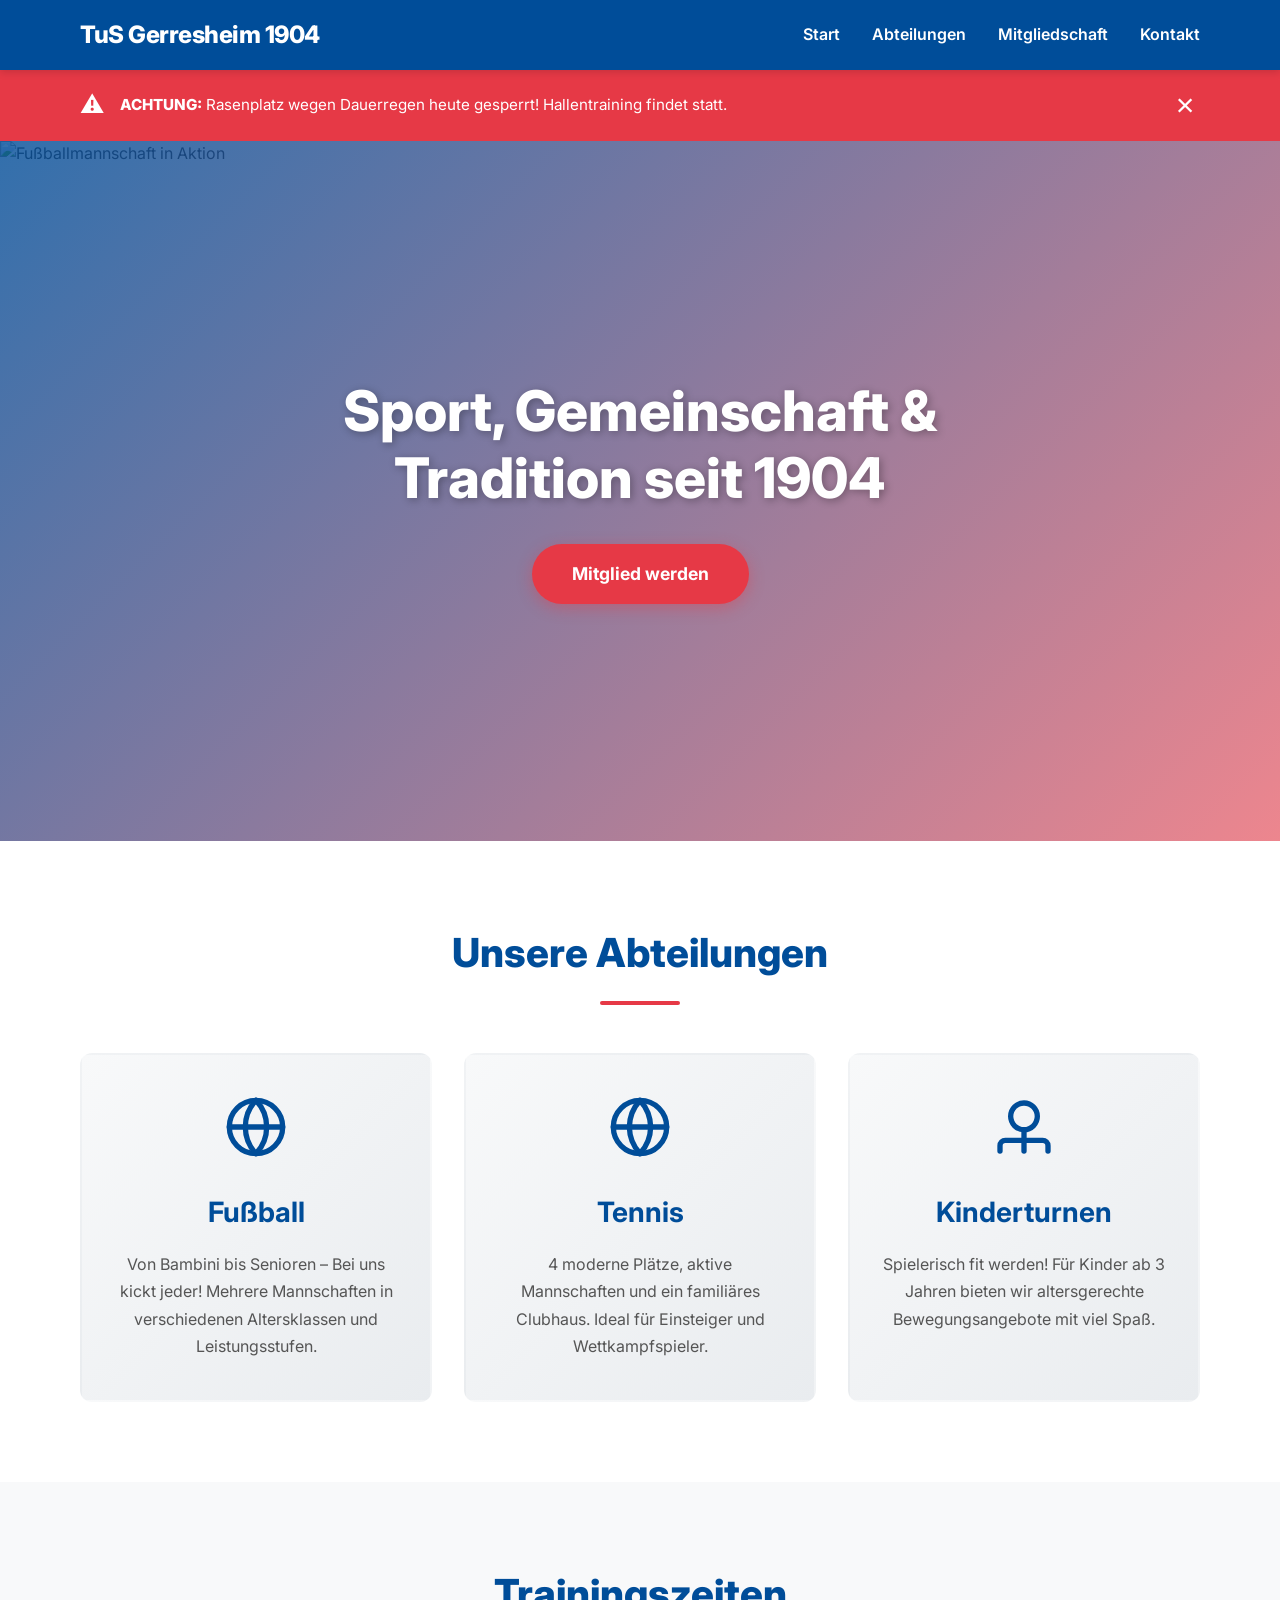
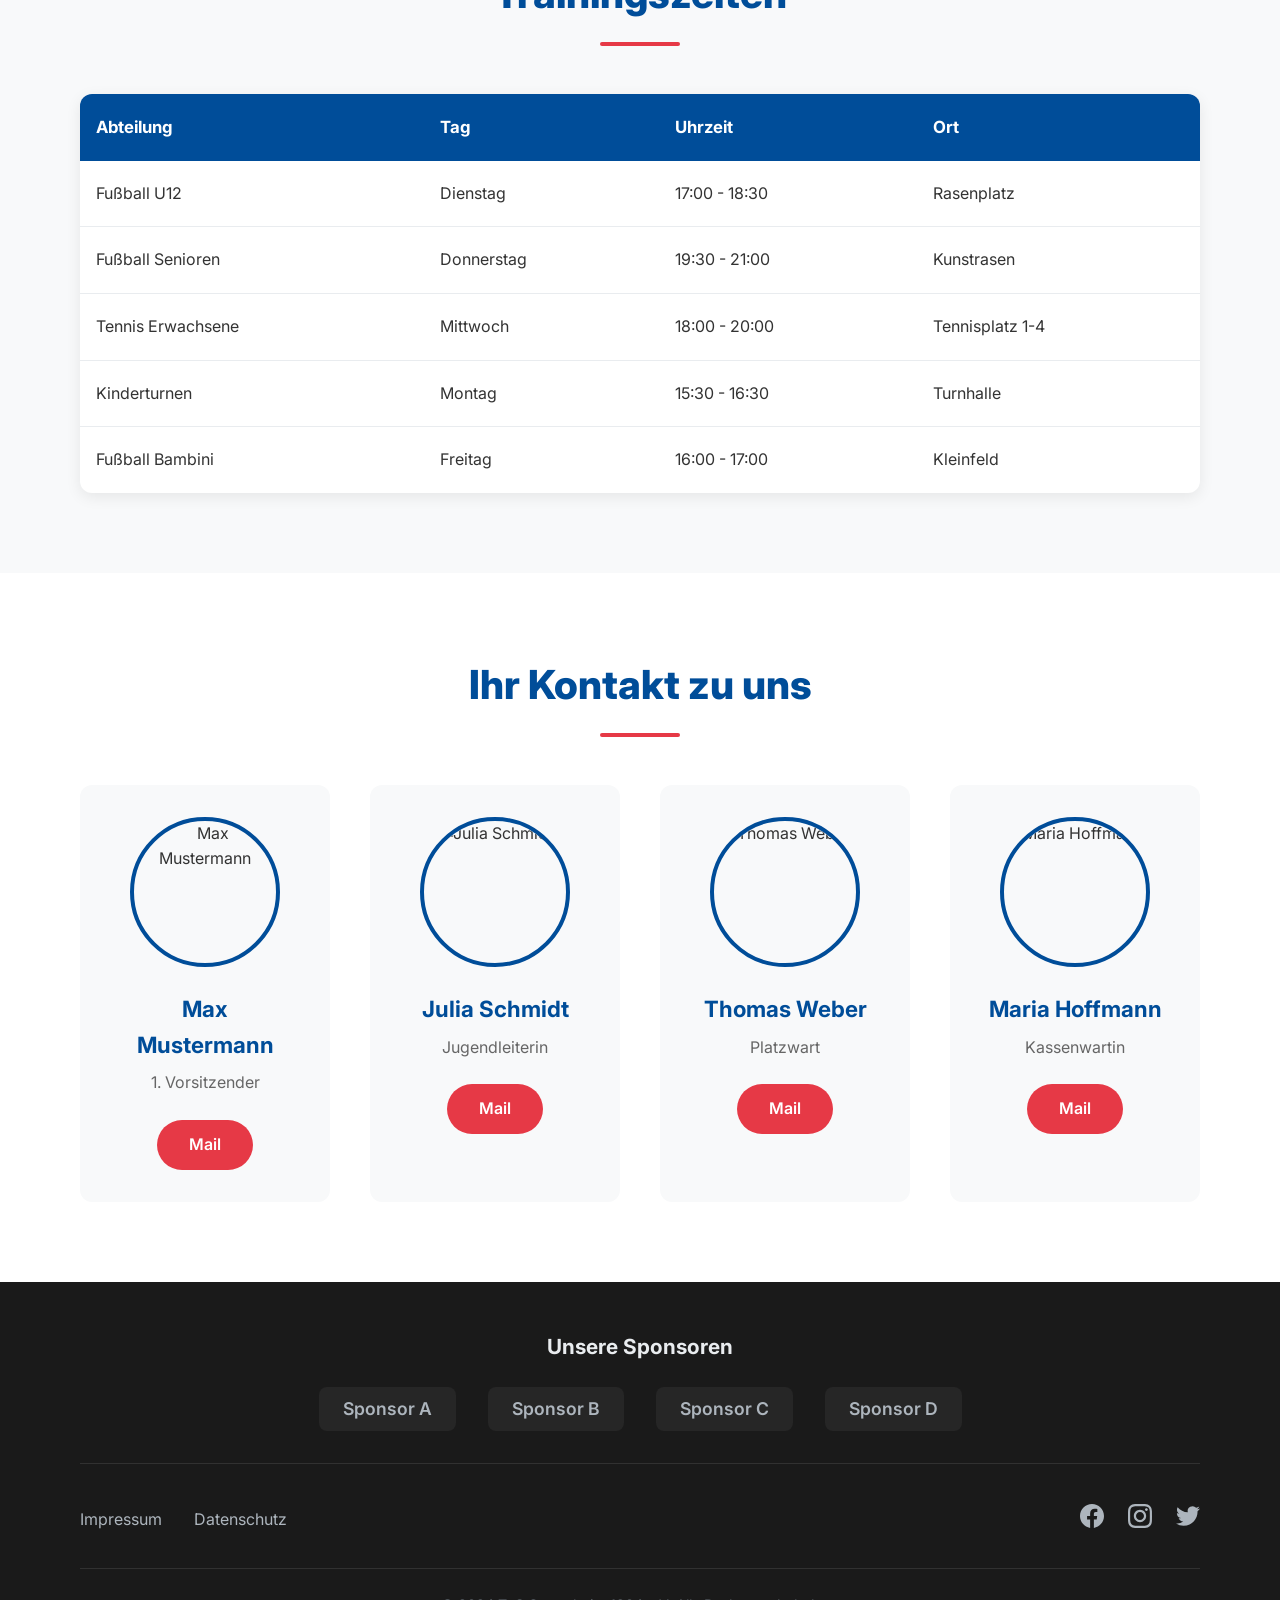
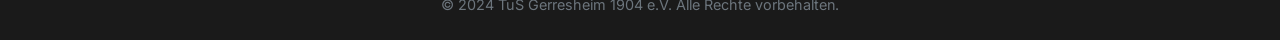
==== index.html @ 74a82be3 "Start" ====
<!DOCTYPE html>
<html lang="de">
<head>
    <meta charset="UTF-8">
    <meta name="viewport" content="width=device-width, initial-scale=1.0">
    <meta name="description" content="TuS Gerresheim 1904 e.V. - Sport, Gemeinschaft & Tradition seit 1904. Fußball, Tennis, Turnen und mehr.">
    <title>TuS Gerresheim 1904 e.V. - Sport & Gemeinschaft</title>
    
    <!-- Google Fonts -->
    <link rel="preconnect" href="https://fonts.googleapis.com">
    <link rel="preconnect" href="https://fonts.gstatic.com" crossorigin>
    <link href="https://fonts.googleapis.com/css2?family=Inter:wght@400;600;700;800&display=swap" rel="stylesheet">
    
    <!-- Stylesheet -->
    <link rel="stylesheet" href="styles.css">
</head>
<body>
    
    <!-- ==================== HEADER & NAVIGATION ==================== -->
    <header class="site-header">
        <div class="container">
            <div class="header-content">
                <!-- Logo -->
                <div class="logo">
                    <h1>TuS Gerresheim 1904</h1>
                </div>
                
                <!-- Desktop Navigation -->
                <nav class="main-nav">
                    <ul class="nav-list">
                        <li><a href="#start">Start</a></li>
                        <li class="dropdown">
                            <a href="#abteilungen">Abteilungen</a>
                            <ul class="dropdown-menu">
                                <li><a href="#fussball">Fußball</a></li>
                                <li><a href="#tennis">Tennis</a></li>
                                <li><a href="#turnen">Turnen</a></li>
                            </ul>
                        </li>
                        <li><a href="#mitgliedschaft">Mitgliedschaft</a></li>
                        <li><a href="#kontakt">Kontakt</a></li>
                    </ul>
                </nav>
                
                <!-- Mobile Hamburger -->
                <button class="hamburger" id="hamburger" aria-label="Toggle navigation">
                    <span></span>
                    <span></span>
                    <span></span>
                </button>
            </div>
        </div>
        
        <!-- Mobile Navigation -->
        <nav class="mobile-nav" id="mobileNav">
            <ul class="mobile-nav-list">
                <li><a href="#start">Start</a></li>
                <li><a href="#fussball">Fußball</a></li>
                <li><a href="#tennis">Tennis</a></li>
                <li><a href="#turnen">Turnen</a></li>
                <li><a href="#mitgliedschaft">Mitgliedschaft</a></li>
                <li><a href="#kontakt">Kontakt</a></li>
            </ul>
        </nav>
    </header>
    
    <!-- ==================== NEWS TICKER (CRITICAL FEATURE) ==================== -->
    <div class="news-ticker" id="newsTicker">
        <div class="container">
            <div class="ticker-content">
                <span class="ticker-icon">⚠</span>
                <p class="ticker-text">
                    <strong>ACHTUNG:</strong> Rasenplatz wegen Dauerregen heute gesperrt! Hallentraining findet statt.
                </p>
                <button class="ticker-close" id="tickerClose" aria-label="Nachricht schließen">
                    &times;
                </button>
            </div>
        </div>
    </div>
    
    <!-- ==================== HERO SECTION ==================== -->
    <section class="hero" id="start">
        <div class="hero-image">
            <img src="https://images.pexels.com/photos/274422/pexels-photo-274422.jpeg?auto=compress&cs=tinysrgb&w=1260&h=750&dpr=1" 
                 alt="Fußballmannschaft in Aktion">
        </div>
        <div class="hero-overlay"></div>
        <div class="hero-content">
            <h2 class="hero-headline">Sport, Gemeinschaft & Tradition seit 1904</h2>
            <a href="#mitgliedschaft" class="cta-button">Mitglied werden</a>
        </div>
    </section>
    
    <!-- ==================== DEPARTMENTS OVERVIEW (CARDS) ==================== -->
    <section class="departments" id="abteilungen">
        <div class="container">
            <h2 class="section-title">Unsere Abteilungen</h2>
            
            <div class="departments-grid">
                <!-- Fußball Card -->
                <div class="department-card" id="fussball">
                    <div class="card-icon">
                        <svg xmlns="http://www.w3.org/2000/svg" width="64" height="64" viewBox="0 0 24 24" fill="none" stroke="currentColor" stroke-width="2" stroke-linecap="round" stroke-linejoin="round">
                            <circle cx="12" cy="12" r="10"></circle>
                            <path d="M12 2a14.5 14.5 0 0 0 0 20 14.5 14.5 0 0 0 0-20"></path>
                            <path d="M2 12h20"></path>
                        </svg>
                    </div>
                    <h3>Fußball</h3>
                    <p>Von Bambini bis Senioren – Bei uns kickt jeder! Mehrere Mannschaften in verschiedenen Altersklassen und Leistungsstufen.</p>
                </div>
                
                <!-- Tennis Card -->
                <div class="department-card" id="tennis">
                    <div class="card-icon">
                        <svg xmlns="http://www.w3.org/2000/svg" width="64" height="64" viewBox="0 0 24 24" fill="none" stroke="currentColor" stroke-width="2" stroke-linecap="round" stroke-linejoin="round">
                            <circle cx="12" cy="12" r="10"></circle>
                            <line x1="2" y1="12" x2="22" y2="12"></line>
                            <path d="M12 2a15.3 15.3 0 0 1 4 10 15.3 15.3 0 0 1-4 10 15.3 15.3 0 0 1-4-10 15.3 15.3 0 0 1 4-10z"></path>
                        </svg>
                    </div>
                    <h3>Tennis</h3>
                    <p>4 moderne Plätze, aktive Mannschaften und ein familiäres Clubhaus. Ideal für Einsteiger und Wettkampfspieler.</p>
                </div>
                
                <!-- Kinderturnen Card -->
                <div class="department-card" id="turnen">
                    <div class="card-icon">
                        <svg xmlns="http://www.w3.org/2000/svg" width="64" height="64" viewBox="0 0 24 24" fill="none" stroke="currentColor" stroke-width="2" stroke-linecap="round" stroke-linejoin="round">
                            <circle cx="12" cy="8" r="5"></circle>
                            <path d="M3 21v-2a2 2 0 0 1 2-2h14a2 2 0 0 1 2 2v2"></path>
                            <path d="M12 13v8"></path>
                        </svg>
                    </div>
                    <h3>Kinderturnen</h3>
                    <p>Spielerisch fit werden! Für Kinder ab 3 Jahren bieten wir altersgerechte Bewegungsangebote mit viel Spaß.</p>
                </div>
            </div>
        </div>
    </section>
    
    <!-- ==================== TRAINING SCHEDULE (RESPONSIVE TABLE) ==================== -->
    <section class="training-schedule" id="training">
        <div class="container">
            <h2 class="section-title">Trainingszeiten</h2>
            
            <!-- 
                TECHNICAL CHALLENGE: Responsive Table
                - Desktop: Standard table layout
                - Mobile (<768px): Rows transform into card-style blocks
                - thead is hidden on mobile
                - Each tr becomes a self-contained card with labels
            -->
            <div class="table-wrapper">
                <table class="schedule-table">
                    <thead>
                        <tr>
                            <th>Abteilung</th>
                            <th>Tag</th>
                            <th>Uhrzeit</th>
                            <th>Ort</th>
                        </tr>
                    </thead>
                    <tbody>
                        <tr>
                            <td data-label="Abteilung">Fußball U12</td>
                            <td data-label="Tag">Dienstag</td>
                            <td data-label="Uhrzeit">17:00 - 18:30</td>
                            <td data-label="Ort">Rasenplatz</td>
                        </tr>
                        <tr>
                            <td data-label="Abteilung">Fußball Senioren</td>
                            <td data-label="Tag">Donnerstag</td>
                            <td data-label="Uhrzeit">19:30 - 21:00</td>
                            <td data-label="Ort">Kunstrasen</td>
                        </tr>
                        <tr>
                            <td data-label="Abteilung">Tennis Erwachsene</td>
                            <td data-label="Tag">Mittwoch</td>
                            <td data-label="Uhrzeit">18:00 - 20:00</td>
                            <td data-label="Ort">Tennisplatz 1-4</td>
                        </tr>
                        <tr>
                            <td data-label="Abteilung">Kinderturnen</td>
                            <td data-label="Tag">Montag</td>
                            <td data-label="Uhrzeit">15:30 - 16:30</td>
                            <td data-label="Ort">Turnhalle</td>
                        </tr>
                        <tr>
                            <td data-label="Abteilung">Fußball Bambini</td>
                            <td data-label="Tag">Freitag</td>
                            <td data-label="Uhrzeit">16:00 - 17:00</td>
                            <td data-label="Ort">Kleinfeld</td>
                        </tr>
                    </tbody>
                </table>
            </div>
        </div>
    </section>
    
    <!-- ==================== CONTACT / BOARD MEMBERS (PROFILE CARDS) ==================== -->
    <section class="contacts" id="kontakt">
        <div class="container">
            <h2 class="section-title">Ihr Kontakt zu uns</h2>
            
            <div class="contacts-grid">
                <!-- Profile 1: Vorstand -->
                <div class="contact-card">
                    <div class="contact-photo">
                        <img src="https://images.pexels.com/photos/220453/pexels-photo-220453.jpeg?auto=compress&cs=tinysrgb&w=400" 
                             alt="Max Mustermann">
                    </div>
                    <h3 class="contact-name">Max Mustermann</h3>
                    <p class="contact-role">1. Vorsitzender</p>
                    <a href="mailto:vorstand@tus-gerresheim.de" class="contact-button">Mail</a>
                </div>
                
                <!-- Profile 2: Jugendleiter -->
                <div class="contact-card">
                    <div class="contact-photo">
                        <img src="https://images.pexels.com/photos/774909/pexels-photo-774909.jpeg?auto=compress&cs=tinysrgb&w=400" 
                             alt="Julia Schmidt">
                    </div>
                    <h3 class="contact-name">Julia Schmidt</h3>
                    <p class="contact-role">Jugendleiterin</p>
                    <a href="mailto:jugend@tus-gerresheim.de" class="contact-button">Mail</a>
                </div>
                
                <!-- Profile 3: Platzwart -->
                <div class="contact-card">
                    <div class="contact-photo">
                        <img src="https://images.pexels.com/photos/220453/pexels-photo-220453.jpeg?auto=compress&cs=tinysrgb&w=400" 
                             alt="Thomas Weber">
                    </div>
                    <h3 class="contact-name">Thomas Weber</h3>
                    <p class="contact-role">Platzwart</p>
                    <a href="mailto:platzwart@tus-gerresheim.de" class="contact-button">Mail</a>
                </div>
                
                <!-- Profile 4: Kassenwart -->
                <div class="contact-card">
                    <div class="contact-photo">
                        <img src="https://images.pexels.com/photos/774909/pexels-photo-774909.jpeg?auto=compress&cs=tinysrgb&w=400" 
                             alt="Maria Hoffmann">
                    </div>
                    <h3 class="contact-name">Maria Hoffmann</h3>
                    <p class="contact-role">Kassenwartin</p>
                    <a href="mailto:kasse@tus-gerresheim.de" class="contact-button">Mail</a>
                </div>
            </div>
        </div>
    </section>
    
    <!-- ==================== FOOTER ==================== -->
    <footer class="site-footer" id="mitgliedschaft">
        <div class="container">
            <!-- Sponsors Strip -->
            <div class="sponsors">
                <h3>Unsere Sponsoren</h3>
                <div class="sponsors-list">
                    <span class="sponsor-item">Sponsor A</span>
                    <span class="sponsor-item">Sponsor B</span>
                    <span class="sponsor-item">Sponsor C</span>
                    <span class="sponsor-item">Sponsor D</span>
                </div>
            </div>
            
            <!-- Footer Links & Social -->
            <div class="footer-content">
                <div class="footer-links">
                    <a href="#impressum">Impressum</a>
                    <a href="#datenschutz">Datenschutz</a>
                </div>
                
                <div class="social-media">
                    <a href="#" aria-label="Facebook">
                        <svg xmlns="http://www.w3.org/2000/svg" width="24" height="24" viewBox="0 0 24 24" fill="currentColor">
                            <path d="M24 12.073c0-6.627-5.373-12-12-12s-12 5.373-12 12c0 5.99 4.388 10.954 10.125 11.854v-8.385H7.078v-3.47h3.047V9.43c0-3.007 1.792-4.669 4.533-4.669 1.312 0 2.686.235 2.686.235v2.953H15.83c-1.491 0-1.956.925-1.956 1.874v2.25h3.328l-.532 3.47h-2.796v8.385C19.612 23.027 24 18.062 24 12.073z"/>
                        </svg>
                    </a>
                    <a href="#" aria-label="Instagram">
                        <svg xmlns="http://www.w3.org/2000/svg" width="24" height="24" viewBox="0 0 24 24" fill="currentColor">
                            <path d="M12 2.163c3.204 0 3.584.012 4.85.07 3.252.148 4.771 1.691 4.919 4.919.058 1.265.069 1.645.069 4.849 0 3.205-.012 3.584-.069 4.849-.149 3.225-1.664 4.771-4.919 4.919-1.266.058-1.644.07-4.85.07-3.204 0-3.584-.012-4.849-.07-3.26-.149-4.771-1.699-4.919-4.92-.058-1.265-.07-1.644-.07-4.849 0-3.204.013-3.583.07-4.849.149-3.227 1.664-4.771 4.919-4.919 1.266-.057 1.645-.069 4.849-.069zm0-2.163c-3.259 0-3.667.014-4.947.072-4.358.2-6.78 2.618-6.98 6.98-.059 1.281-.073 1.689-.073 4.948 0 3.259.014 3.668.072 4.948.2 4.358 2.618 6.78 6.98 6.98 1.281.058 1.689.072 4.948.072 3.259 0 3.668-.014 4.948-.072 4.354-.2 6.782-2.618 6.979-6.98.059-1.28.073-1.689.073-4.948 0-3.259-.014-3.667-.072-4.947-.196-4.354-2.617-6.78-6.979-6.98-1.281-.059-1.69-.073-4.949-.073zm0 5.838c-3.403 0-6.162 2.759-6.162 6.162s2.759 6.163 6.162 6.163 6.162-2.759 6.162-6.163c0-3.403-2.759-6.162-6.162-6.162zm0 10.162c-2.209 0-4-1.79-4-4 0-2.209 1.791-4 4-4s4 1.791 4 4c0 2.21-1.791 4-4 4zm6.406-11.845c-.796 0-1.441.645-1.441 1.44s.645 1.44 1.441 1.44c.795 0 1.439-.645 1.439-1.44s-.644-1.44-1.439-1.44z"/>
                        </svg>
                    </a>
                    <a href="#" aria-label="Twitter">
                        <svg xmlns="http://www.w3.org/2000/svg" width="24" height="24" viewBox="0 0 24 24" fill="currentColor">
                            <path d="M23.953 4.57a10 10 0 01-2.825.775 4.958 4.958 0 002.163-2.723c-.951.555-2.005.959-3.127 1.184a4.92 4.92 0 00-8.384 4.482C7.69 8.095 4.067 6.13 1.64 3.162a4.822 4.822 0 00-.666 2.475c0 1.71.87 3.213 2.188 4.096a4.904 4.904 0 01-2.228-.616v.06a4.923 4.923 0 003.946 4.827 4.996 4.996 0 01-2.212.085 4.936 4.936 0 004.604 3.417 9.867 9.867 0 01-6.102 2.105c-.39 0-.779-.023-1.17-.067a13.995 13.995 0 007.557 2.209c9.053 0 13.998-7.496 13.998-13.985 0-.21 0-.42-.015-.63A9.935 9.935 0 0024 4.59z"/>
                        </svg>
                    </a>
                </div>
            </div>
            
            <div class="footer-copyright">
                <p>&copy; 2024 TuS Gerresheim 1904 e.V. Alle Rechte vorbehalten.</p>
            </div>
        </div>
    </footer>
    
    <!-- JavaScript -->
    <script src="script.js"></script>
    
</body>
</html>
---- styles.css ----
/* ==================== RESET & BASE STYLES ==================== */
* {
    margin: 0;
    padding: 0;
    box-sizing: border-box;
}

html {
    scroll-behavior: smooth;
}

body {
    font-family: 'Inter', -apple-system, BlinkMacSystemFont, 'Segoe UI', Roboto, sans-serif;
    line-height: 1.6;
    color: #333;
    background-color: #f8f9fa;
}

.container {
    max-width: 1200px;
    margin: 0 auto;
    padding: 0 20px;
}

/* ==================== HEADER & NAVIGATION ==================== */
.site-header {
    background-color: #004d99; /* Deep Club Blue */
    color: white;
    padding: 1rem 0;
    position: sticky;
    top: 0;
    z-index: 1000;
    box-shadow: 0 2px 8px rgba(0, 0, 0, 0.15);
}

.header-content {
    display: flex;
    justify-content: space-between;
    align-items: center;
}

.logo h1 {
    font-size: 1.5rem;
    font-weight: 800;
    letter-spacing: -0.5px;
}

/* Desktop Navigation */
.main-nav {
    display: none;
}

.nav-list {
    display: flex;
    list-style: none;
    gap: 2rem;
}

.nav-list a {
    color: white;
    text-decoration: none;
    font-weight: 600;
    transition: color 0.3s ease;
    padding: 0.5rem 0;
}

.nav-list a:hover {
    color: #e63946; /* Energetic Red */
}

/* Dropdown */
.dropdown {
    position: relative;
}

.dropdown-menu {
    position: absolute;
    top: 100%;
    left: 0;
    background-color: #003d7a;
    list-style: none;
    min-width: 150px;
    opacity: 0;
    visibility: hidden;
    transform: translateY(-10px);
    transition: all 0.3s ease;
    border-radius: 4px;
    overflow: hidden;
}

.dropdown:hover .dropdown-menu {
    opacity: 1;
    visibility: visible;
    transform: translateY(0);
}

.dropdown-menu li {
    border-bottom: 1px solid rgba(255, 255, 255, 0.1);
}

.dropdown-menu li:last-child {
    border-bottom: none;
}

.dropdown-menu a {
    display: block;
    padding: 0.75rem 1rem;
}

.dropdown-menu a:hover {
    background-color: #002d5a;
}

/* Hamburger Menu */
.hamburger {
    display: flex;
    flex-direction: column;
    gap: 4px;
    background: none;
    border: none;
    cursor: pointer;
    padding: 8px;
}

.hamburger span {
    width: 25px;
    height: 3px;
    background-color: white;
    transition: all 0.3s ease;
    border-radius: 2px;
}

.hamburger.active span:nth-child(1) {
    transform: rotate(45deg) translate(7px, 7px);
}

.hamburger.active span:nth-child(2) {
    opacity: 0;
}

.hamburger.active span:nth-child(3) {
    transform: rotate(-45deg) translate(6px, -6px);
}

/* Mobile Navigation */
.mobile-nav {
    display: none;
    background-color: #003d7a;
    overflow: hidden;
    max-height: 0;
    transition: max-height 0.3s ease;
}

.mobile-nav.active {
    display: block;
    max-height: 400px;
}

.mobile-nav-list {
    list-style: none;
    padding: 1rem 0;
}

.mobile-nav-list li {
    border-bottom: 1px solid rgba(255, 255, 255, 0.1);
}

.mobile-nav-list a {
    display: block;
    color: white;
    text-decoration: none;
    padding: 1rem 20px;
    font-weight: 600;
    transition: background-color 0.3s ease;
}

.mobile-nav-list a:hover {
    background-color: #002d5a;
}

/* ==================== NEWS TICKER (CRITICAL FEATURE) ==================== */
.news-ticker {
    background-color: #e63946; /* Energetic Red */
    color: white;
    padding: 1rem 0;
    animation: slideDown 0.5s ease;
}

@keyframes slideDown {
    from {
        transform: translateY(-100%);
        opacity: 0;
    }
    to {
        transform: translateY(0);
        opacity: 1;
    }
}

.ticker-content {
    display: flex;
    align-items: center;
    gap: 1rem;
}

.ticker-icon {
    font-size: 1.5rem;
    flex-shrink: 0;
}

.ticker-text {
    flex: 1;
    font-size: 0.95rem;
}

.ticker-text strong {
    font-weight: 800;
}

.ticker-close {
    background: none;
    border: none;
    color: white;
    font-size: 2rem;
    cursor: pointer;
    padding: 0;
    width: 30px;
    height: 30px;
    display: flex;
    align-items: center;
    justify-content: center;
    transition: transform 0.2s ease;
    flex-shrink: 0;
}

.ticker-close:hover {
    transform: scale(1.2);
}

.news-ticker.hidden {
    display: none;
}

/* ==================== HERO SECTION ==================== */
.hero {
    position: relative;
    height: 600px;
    display: flex;
    align-items: center;
    justify-content: center;
    overflow: hidden;
}

.hero-image {
    position: absolute;
    top: 0;
    left: 0;
    width: 100%;
    height: 100%;
}

.hero-image img {
    width: 100%;
    height: 100%;
    object-fit: cover;
}

.hero-overlay {
    position: absolute;
    top: 0;
    left: 0;
    width: 100%;
    height: 100%;
    background: linear-gradient(135deg, rgba(0, 77, 153, 0.8), rgba(230, 57, 70, 0.6));
}

.hero-content {
    position: relative;
    z-index: 10;
    text-align: center;
    color: white;
    max-width: 800px;
    padding: 0 20px;
}

.hero-headline {
    font-size: clamp(2rem, 5vw, 3.5rem);
    font-weight: 800;
    margin-bottom: 2rem;
    line-height: 1.2;
    text-shadow: 2px 2px 8px rgba(0, 0, 0, 0.3);
}

.cta-button {
    display: inline-block;
    background-color: #e63946;
    color: white;
    padding: 1rem 2.5rem;
    font-size: 1.1rem;
    font-weight: 700;
    text-decoration: none;
    border-radius: 50px;
    transition: all 0.3s ease;
    box-shadow: 0 4px 15px rgba(230, 57, 70, 0.4);
}

.cta-button:hover {
    background-color: #d62839;
    transform: translateY(-2px);
    box-shadow: 0 6px 20px rgba(230, 57, 70, 0.6);
}

/* ==================== SECTIONS GENERAL ==================== */
section {
    padding: 4rem 0;
}

.section-title {
    text-align: center;
    font-size: 2.5rem;
    font-weight: 800;
    color: #004d99;
    margin-bottom: 3rem;
    position: relative;
}

.section-title::after {
    content: '';
    display: block;
    width: 80px;
    height: 4px;
    background-color: #e63946;
    margin: 1rem auto 0;
    border-radius: 2px;
}

/* ==================== DEPARTMENTS CARDS ==================== */
.departments {
    background-color: white;
}

.departments-grid {
    display: grid;
    grid-template-columns: repeat(auto-fit, minmax(280px, 1fr));
    gap: 2rem;
}

.department-card {
    background: linear-gradient(135deg, #f8f9fa 0%, #e9ecef 100%);
    border-radius: 12px;
    padding: 2.5rem 2rem;
    text-align: center;
    transition: all 0.3s ease;
    border: 2px solid transparent;
}

.department-card:hover {
    transform: translateY(-8px);
    border-color: #004d99;
    box-shadow: 0 12px 30px rgba(0, 77, 153, 0.15);
}

.card-icon {
    color: #004d99;
    margin-bottom: 1.5rem;
}

.department-card h3 {
    font-size: 1.75rem;
    color: #004d99;
    margin-bottom: 1rem;
    font-weight: 700;
}

.department-card p {
    color: #555;
    line-height: 1.7;
}

/* ==================== TRAINING SCHEDULE (RESPONSIVE TABLE) ==================== */
.training-schedule {
    background-color: #f8f9fa;
}

.table-wrapper {
    overflow-x: auto;
    background: white;
    border-radius: 12px;
    box-shadow: 0 4px 15px rgba(0, 0, 0, 0.08);
}

.schedule-table {
    width: 100%;
    border-collapse: collapse;
}

/* Table Header */
.schedule-table thead {
    background-color: #004d99;
    color: white;
}

.schedule-table th {
    padding: 1.25rem 1rem;
    text-align: left;
    font-weight: 700;
    font-size: 1.05rem;
}

/* Table Body */
.schedule-table tbody tr {
    border-bottom: 1px solid #e9ecef;
    transition: background-color 0.3s ease;
}

.schedule-table tbody tr:hover {
    background-color: #f1f3f5;
}

.schedule-table tbody tr:last-child {
    border-bottom: none;
}

.schedule-table td {
    padding: 1.25rem 1rem;
    color: #333;
}

/* 
    CRITICAL: RESPONSIVE TABLE TRANSFORMATION
    
    Strategy: On mobile (<768px), transform the table into card-style blocks
    
    How it works:
    1. Hide the <thead> completely on mobile
    2. Make each <tr> display as a block (becomes a "card")
    3. Make each <td> display as a grid with 2 columns:
       - Column 1: The label (from data-label attribute)
       - Column 2: The actual cell content
    4. Add spacing and borders to create card appearance
    
    This prevents horizontal scrolling and makes data scannable on phones
*/

@media screen and (max-width: 767px) {
    /* Hide table header on mobile */
    .schedule-table thead {
        display: none;
    }
    
    /* Transform rows into cards */
    .schedule-table tbody tr {
        display: block;
        margin-bottom: 1.5rem;
        border: 2px solid #e9ecef;
        border-radius: 8px;
        overflow: hidden;
    }
    
    .schedule-table tbody tr:last-child {
        margin-bottom: 0;
    }
    
    /* Transform cells into labeled rows */
    .schedule-table td {
        display: grid;
        grid-template-columns: 120px 1fr;
        gap: 1rem;
        padding: 1rem;
        border-bottom: 1px solid #f1f3f5;
    }
    
    .schedule-table td:last-child {
        border-bottom: none;
    }
    
    /* Add labels before each cell using data-label attribute */
    .schedule-table td::before {
        content: attr(data-label);
        font-weight: 700;
        color: #004d99;
    }
    
    /* Alternate row background for better readability in card */
    .schedule-table td:nth-child(odd) {
        background-color: #f8f9fa;
    }
}

/* ==================== CONTACT / BOARD MEMBERS ==================== */
.contacts {
    background-color: white;
}

.contacts-grid {
    display: grid;
    grid-template-columns: repeat(auto-fit, minmax(250px, 1fr));
    gap: 2.5rem;
}

.contact-card {
    text-align: center;
    padding: 2rem;
    background: #f8f9fa;
    border-radius: 12px;
    transition: all 0.3s ease;
}

.contact-card:hover {
    transform: translateY(-5px);
    box-shadow: 0 8px 20px rgba(0, 0, 0, 0.1);
}

.contact-photo {
    width: 150px;
    height: 150px;
    margin: 0 auto 1.5rem;
    border-radius: 50%;
    overflow: hidden;
    border: 4px solid #004d99;
}

.contact-photo img {
    width: 100%;
    height: 100%;
    object-fit: cover;
}

.contact-name {
    font-size: 1.4rem;
    color: #004d99;
    margin-bottom: 0.5rem;
    font-weight: 700;
}

.contact-role {
    color: #666;
    margin-bottom: 1.5rem;
    font-size: 1rem;
}

.contact-button {
    display: inline-block;
    background-color: #e63946;
    color: white;
    padding: 0.75rem 2rem;
    text-decoration: none;
    border-radius: 50px;
    font-weight: 600;
    transition: all 0.3s ease;
}

.contact-button:hover {
    background-color: #d62839;
    transform: scale(1.05);
}

/* ==================== FOOTER ==================== */
.site-footer {
    background-color: #1a1a1a;
    color: white;
    padding: 3rem 0 1.5rem;
}

.sponsors {
    margin-bottom: 2.5rem;
    padding-bottom: 2rem;
    border-bottom: 1px solid rgba(255, 255, 255, 0.1);
}

.sponsors h3 {
    text-align: center;
    font-size: 1.3rem;
    margin-bottom: 1.5rem;
    color: #e9ecef;
}

.sponsors-list {
    display: flex;
    flex-wrap: wrap;
    justify-content: center;
    gap: 2rem;
}

.sponsor-item {
    color: #adb5bd;
    font-size: 1.1rem;
    font-weight: 600;
    padding: 0.5rem 1.5rem;
    background-color: rgba(255, 255, 255, 0.05);
    border-radius: 8px;
}

.footer-content {
    display: flex;
    justify-content: space-between;
    align-items: center;
    flex-wrap: wrap;
    gap: 2rem;
    margin-bottom: 2rem;
}

.footer-links {
    display: flex;
    gap: 2rem;
}

.footer-links a {
    color: #adb5bd;
    text-decoration: none;
    transition: color 0.3s ease;
}

.footer-links a:hover {
    color: #e63946;
}

.social-media {
    display: flex;
    gap: 1.5rem;
}

.social-media a {
    color: #adb5bd;
    transition: all 0.3s ease;
}

.social-media a:hover {
    color: #e63946;
    transform: translateY(-3px);
}

.footer-copyright {
    text-align: center;
    padding-top: 1.5rem;
    border-top: 1px solid rgba(255, 255, 255, 0.1);
    color: #6c757d;
    font-size: 0.9rem;
}

/* ==================== RESPONSIVE BREAKPOINTS ==================== */

/* Tablet and up: Show desktop nav, hide hamburger */
@media screen and (min-width: 768px) {
    .main-nav {
        display: block;
    }
    
    .hamburger {
        display: none;
    }
    
    .hero {
        height: 700px;
    }
}

/* Desktop: Larger containers and spacing */
@media screen and (min-width: 1024px) {
    .container {
        padding: 0 40px;
    }
    
    section {
        padding: 5rem 0;
    }
}
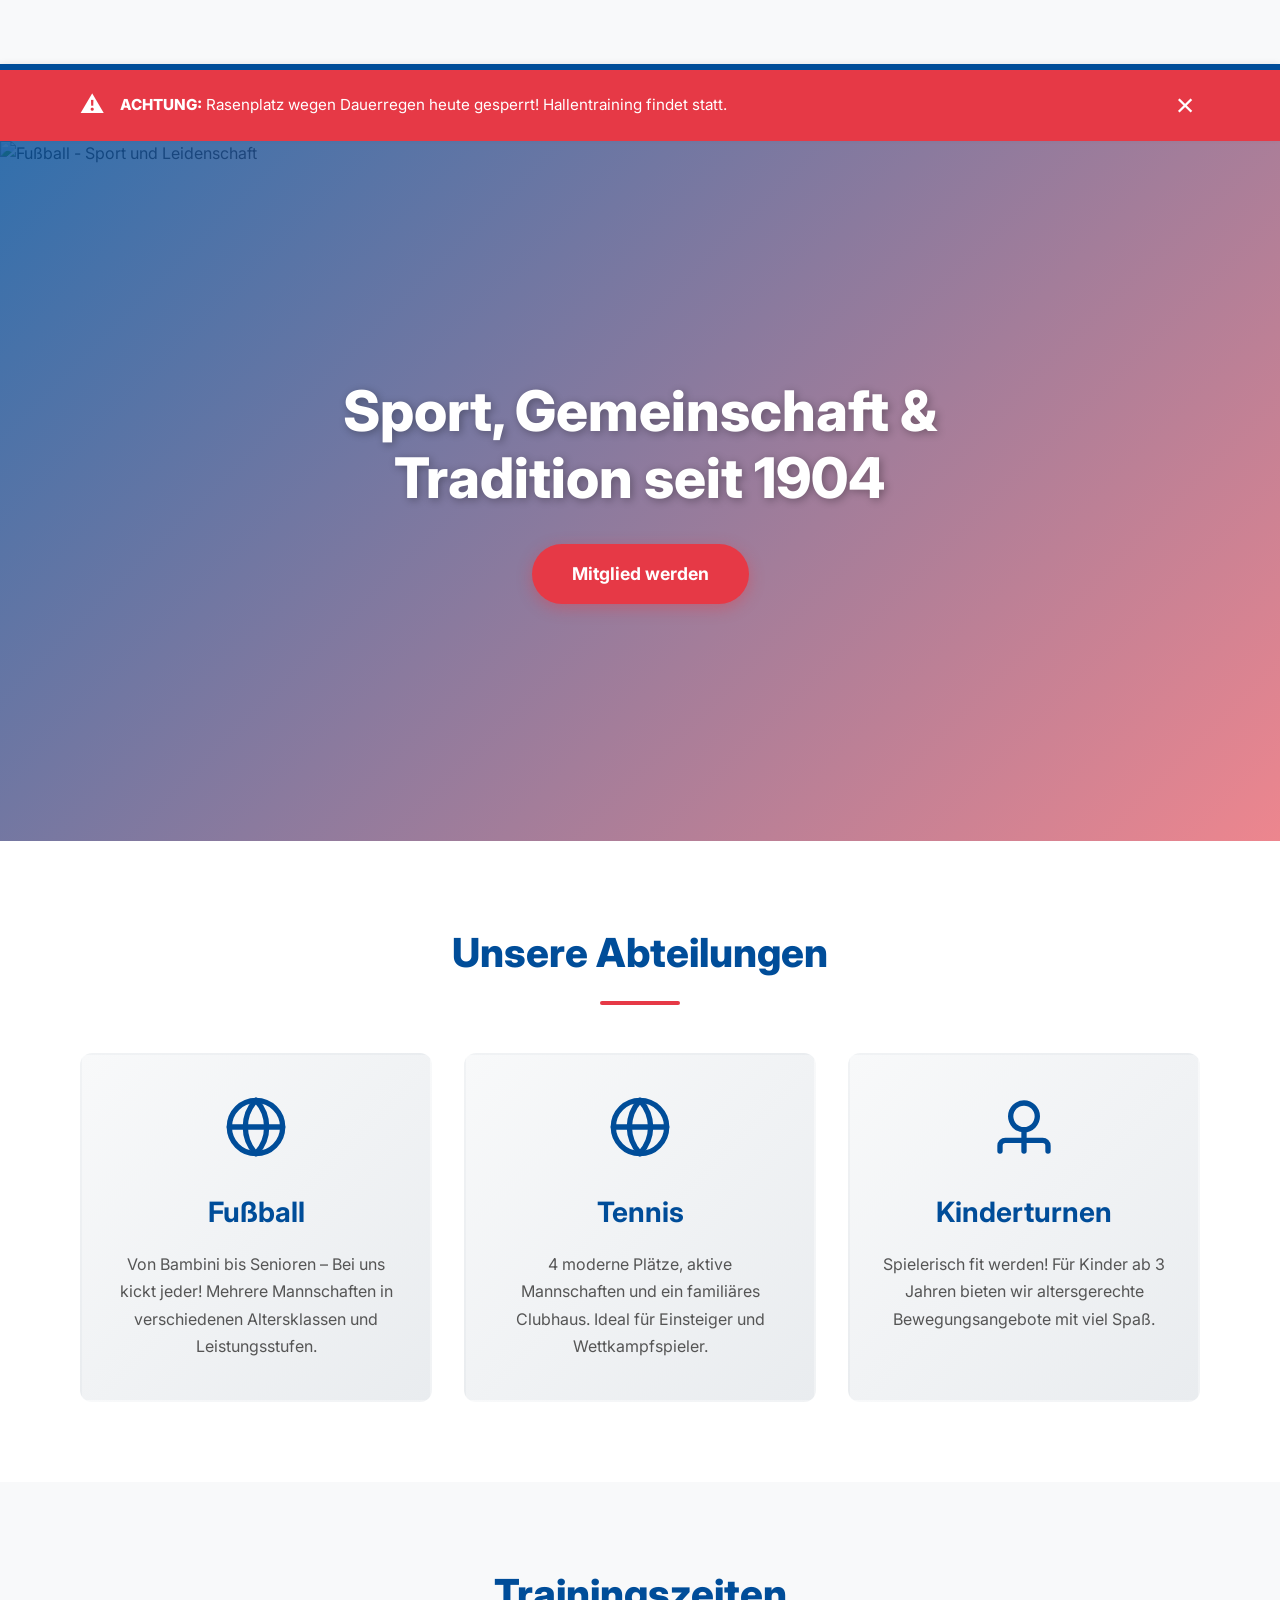
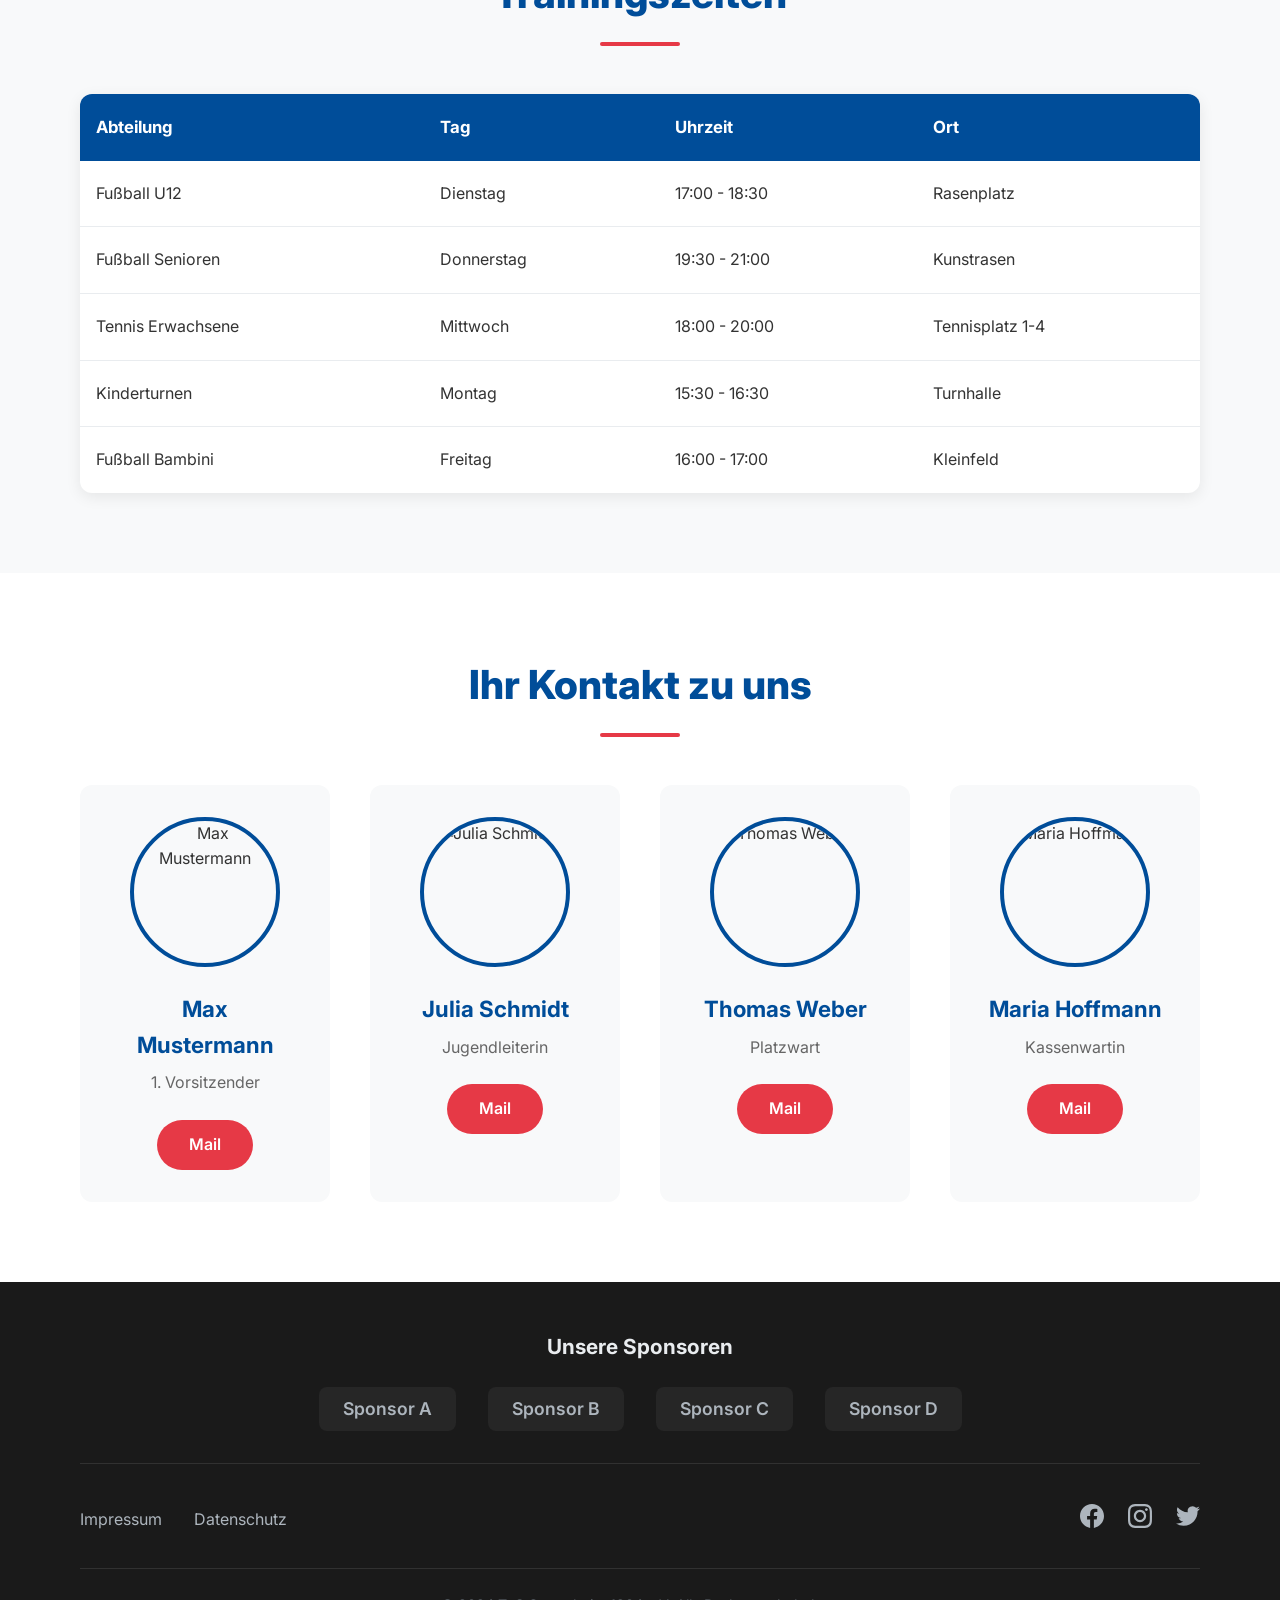
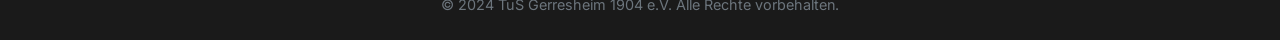
==== commit e6b42a49: "Fehler" ====
--- a/index.html
+++ b/index.html
@@ -1,21 +1,24 @@
 <!DOCTYPE html>
 <html lang="de">
+
 <head>
     <meta charset="UTF-8">
     <meta name="viewport" content="width=device-width, initial-scale=1.0">
-    <meta name="description" content="TuS Gerresheim 1904 e.V. - Sport, Gemeinschaft & Tradition seit 1904. Fußball, Tennis, Turnen und mehr.">
+    <meta name="description"
+        content="TuS Gerresheim 1904 e.V. - Sport, Gemeinschaft & Tradition seit 1904. Fußball, Tennis, Turnen und mehr.">
     <title>TuS Gerresheim 1904 e.V. - Sport & Gemeinschaft</title>
-    
+
     <!-- Google Fonts -->
     <link rel="preconnect" href="https://fonts.googleapis.com">
     <link rel="preconnect" href="https://fonts.gstatic.com" crossorigin>
     <link href="https://fonts.googleapis.com/css2?family=Inter:wght@400;600;700;800&display=swap" rel="stylesheet">
-    
+
     <!-- Stylesheet -->
     <link rel="stylesheet" href="styles.css">
 </head>
+
 <body>
-    
+
     <!-- ==================== HEADER & NAVIGATION ==================== -->
     <header class="site-header">
         <div class="container">
@@ -24,7 +27,7 @@
                 <div class="logo">
                     <h1>TuS Gerresheim 1904</h1>
                 </div>
-                
+
                 <!-- Desktop Navigation -->
                 <nav class="main-nav">
                     <ul class="nav-list">
@@ -32,16 +35,16 @@
                         <li class="dropdown">
                             <a href="#abteilungen">Abteilungen</a>
                             <ul class="dropdown-menu">
-                                <li><a href="#fussball">Fußball</a></li>
-                                <li><a href="#tennis">Tennis</a></li>
-                                <li><a href="#turnen">Turnen</a></li>
+                                <li><a href="fussball.html">Fußball</a></li>
+                                <li><a href="tennis.html">Tennis</a></li>
+                                <li><a href="turnen.html">Turnen</a></li>
                             </ul>
                         </li>
-                        <li><a href="#mitgliedschaft">Mitgliedschaft</a></li>
-                        <li><a href="#kontakt">Kontakt</a></li>
+                        <li><a href="mitgliedschaft.html">Mitgliedschaft</a></li>
+                        <li><a href="kontakt.html">Kontakt</a></li>
                     </ul>
                 </nav>
-                
+
                 <!-- Mobile Hamburger -->
                 <button class="hamburger" id="hamburger" aria-label="Toggle navigation">
                     <span></span>
@@ -50,20 +53,20 @@
                 </button>
             </div>
         </div>
-        
+
         <!-- Mobile Navigation -->
         <nav class="mobile-nav" id="mobileNav">
             <ul class="mobile-nav-list">
                 <li><a href="#start">Start</a></li>
-                <li><a href="#fussball">Fußball</a></li>
-                <li><a href="#tennis">Tennis</a></li>
-                <li><a href="#turnen">Turnen</a></li>
-                <li><a href="#mitgliedschaft">Mitgliedschaft</a></li>
-                <li><a href="#kontakt">Kontakt</a></li>
+                <li><a href="fussball.html">Fußball</a></li>
+                <li><a href="tennis.html">Tennis</a></li>
+                <li><a href="turnen.html">Turnen</a></li>
+                <li><a href="mitgliedschaft.html">Mitgliedschaft</a></li>
+                <li><a href="kontakt.html">Kontakt</a></li>
             </ul>
         </nav>
     </header>
-    
+
     <!-- ==================== NEWS TICKER (CRITICAL FEATURE) ==================== -->
     <div class="news-ticker" id="newsTicker">
         <div class="container">
@@ -78,12 +81,25 @@
             </div>
         </div>
     </div>
-    
-    <!-- ==================== HERO SECTION ==================== -->
+
+    <!-- ==================== HERO SECTION WITH SLIDESHOW ==================== -->
     <section class="hero" id="start">
-        <div class="hero-image">
-            <img src="https://images.pexels.com/photos/274422/pexels-photo-274422.jpeg?auto=compress&cs=tinysrgb&w=1260&h=750&dpr=1" 
-                 alt="Fußballmannschaft in Aktion">
+        <div class="hero-slideshow">
+            <!-- Slide 1: Soccer -->
+            <div class="hero-slide">
+                <img src="https://images.pexels.com/photos/274422/pexels-photo-274422.jpeg?auto=compress&cs=tinysrgb&w=1920&h=1080&dpr=1"
+                    alt="Fußball - Sport und Leidenschaft">
+            </div>
+            <!-- Slide 2: Tennis -->
+            <div class="hero-slide">
+                <img src="https://images.pexels.com/photos/209977/pexels-photo-209977.jpeg?auto=compress&cs=tinysrgb&w=1920&h=1080&dpr=1"
+                    alt="Tennis - Präzision und Technik">
+            </div>
+            <!-- Slide 3: Community/Event -->
+            <div class="hero-slide">
+                <img src="https://images.pexels.com/photos/2294361/pexels-photo-2294361.jpeg?auto=compress&cs=tinysrgb&w=1920&h=1080&dpr=1"
+                    alt="Gemeinschaft und Zusammenhalt">
+            </div>
         </div>
         <div class="hero-overlay"></div>
         <div class="hero-content">
@@ -91,60 +107,68 @@
             <a href="#mitgliedschaft" class="cta-button">Mitglied werden</a>
         </div>
     </section>
-    
+
     <!-- ==================== DEPARTMENTS OVERVIEW (CARDS) ==================== -->
     <section class="departments" id="abteilungen">
         <div class="container">
             <h2 class="section-title">Unsere Abteilungen</h2>
-            
+
             <div class="departments-grid">
                 <!-- Fußball Card -->
                 <div class="department-card" id="fussball">
                     <div class="card-icon">
-                        <svg xmlns="http://www.w3.org/2000/svg" width="64" height="64" viewBox="0 0 24 24" fill="none" stroke="currentColor" stroke-width="2" stroke-linecap="round" stroke-linejoin="round">
+                        <svg xmlns="http://www.w3.org/2000/svg" width="64" height="64" viewBox="0 0 24 24" fill="none"
+                            stroke="currentColor" stroke-width="2" stroke-linecap="round" stroke-linejoin="round">
                             <circle cx="12" cy="12" r="10"></circle>
                             <path d="M12 2a14.5 14.5 0 0 0 0 20 14.5 14.5 0 0 0 0-20"></path>
                             <path d="M2 12h20"></path>
                         </svg>
                     </div>
                     <h3>Fußball</h3>
-                    <p>Von Bambini bis Senioren – Bei uns kickt jeder! Mehrere Mannschaften in verschiedenen Altersklassen und Leistungsstufen.</p>
-                </div>
-                
+                    <p>Von Bambini bis Senioren – Bei uns kickt jeder! Mehrere Mannschaften in verschiedenen
+                        Altersklassen und Leistungsstufen.</p>
+                </div>
+
                 <!-- Tennis Card -->
                 <div class="department-card" id="tennis">
                     <div class="card-icon">
-                        <svg xmlns="http://www.w3.org/2000/svg" width="64" height="64" viewBox="0 0 24 24" fill="none" stroke="currentColor" stroke-width="2" stroke-linecap="round" stroke-linejoin="round">
+                        <svg xmlns="http://www.w3.org/2000/svg" width="64" height="64" viewBox="0 0 24 24" fill="none"
+                            stroke="currentColor" stroke-width="2" stroke-linecap="round" stroke-linejoin="round">
                             <circle cx="12" cy="12" r="10"></circle>
                             <line x1="2" y1="12" x2="22" y2="12"></line>
-                            <path d="M12 2a15.3 15.3 0 0 1 4 10 15.3 15.3 0 0 1-4 10 15.3 15.3 0 0 1-4-10 15.3 15.3 0 0 1 4-10z"></path>
+                            <path
+                                d="M12 2a15.3 15.3 0 0 1 4 10 15.3 15.3 0 0 1-4 10 15.3 15.3 0 0 1-4-10 15.3 15.3 0 0 1 4-10z">
+                            </path>
                         </svg>
                     </div>
                     <h3>Tennis</h3>
-                    <p>4 moderne Plätze, aktive Mannschaften und ein familiäres Clubhaus. Ideal für Einsteiger und Wettkampfspieler.</p>
-                </div>
-                
+                    <p>4 moderne Plätze, aktive Mannschaften und ein familiäres Clubhaus. Ideal für Einsteiger und
+                        Wettkampfspieler.</p>
+                </div>
+
                 <!-- Kinderturnen Card -->
                 <div class="department-card" id="turnen">
                     <div class="card-icon">
-                        <svg xmlns="http://www.w3.org/2000/svg" width="64" height="64" viewBox="0 0 24 24" fill="none" stroke="currentColor" stroke-width="2" stroke-linecap="round" stroke-linejoin="round">
+                        <svg xmlns="http://www.w3.org/2000/svg" width="64" height="64" viewBox="0 0 24 24" fill="none"
+                            stroke="currentColor" stroke-width="2" stroke-linecap="round" stroke-linejoin="round">
                             <circle cx="12" cy="8" r="5"></circle>
                             <path d="M3 21v-2a2 2 0 0 1 2-2h14a2 2 0 0 1 2 2v2"></path>
                             <path d="M12 13v8"></path>
                         </svg>
                     </div>
                     <h3>Kinderturnen</h3>
-                    <p>Spielerisch fit werden! Für Kinder ab 3 Jahren bieten wir altersgerechte Bewegungsangebote mit viel Spaß.</p>
+                    <p>Spielerisch fit werden! Für Kinder ab 3 Jahren bieten wir altersgerechte Bewegungsangebote mit
+                        viel Spaß.</p>
                 </div>
             </div>
         </div>
     </section>
-    
+
     <!-- ==================== TRAINING SCHEDULE (RESPONSIVE TABLE) ==================== -->
     <section class="training-schedule" id="training">
         <div class="container">
             <h2 class="section-title">Trainingszeiten</h2>
-            
+
             <!-- 
                 TECHNICAL CHALLENGE: Responsive Table
                 - Desktop: Standard table layout
@@ -198,51 +222,51 @@
             </div>
         </div>
     </section>
-    
+
     <!-- ==================== CONTACT / BOARD MEMBERS (PROFILE CARDS) ==================== -->
     <section class="contacts" id="kontakt">
         <div class="container">
             <h2 class="section-title">Ihr Kontakt zu uns</h2>
-            
+
             <div class="contacts-grid">
                 <!-- Profile 1: Vorstand -->
                 <div class="contact-card">
                     <div class="contact-photo">
-                        <img src="https://images.pexels.com/photos/220453/pexels-photo-220453.jpeg?auto=compress&cs=tinysrgb&w=400" 
-                             alt="Max Mustermann">
+                        <img src="https://images.pexels.com/photos/220453/pexels-photo-220453.jpeg?auto=compress&cs=tinysrgb&w=400"
+                            alt="Max Mustermann">
                     </div>
                     <h3 class="contact-name">Max Mustermann</h3>
                     <p class="contact-role">1. Vorsitzender</p>
                     <a href="mailto:vorstand@tus-gerresheim.de" class="contact-button">Mail</a>
                 </div>
-                
+
                 <!-- Profile 2: Jugendleiter -->
                 <div class="contact-card">
                     <div class="contact-photo">
-                        <img src="https://images.pexels.com/photos/774909/pexels-photo-774909.jpeg?auto=compress&cs=tinysrgb&w=400" 
-                             alt="Julia Schmidt">
+                        <img src="https://images.pexels.com/photos/774909/pexels-photo-774909.jpeg?auto=compress&cs=tinysrgb&w=400"
+                            alt="Julia Schmidt">
                     </div>
                     <h3 class="contact-name">Julia Schmidt</h3>
                     <p class="contact-role">Jugendleiterin</p>
                     <a href="mailto:jugend@tus-gerresheim.de" class="contact-button">Mail</a>
                 </div>
-                
+
                 <!-- Profile 3: Platzwart -->
                 <div class="contact-card">
                     <div class="contact-photo">
-                        <img src="https://images.pexels.com/photos/220453/pexels-photo-220453.jpeg?auto=compress&cs=tinysrgb&w=400" 
-                             alt="Thomas Weber">
+                        <img src="https://images.pexels.com/photos/220453/pexels-photo-220453.jpeg?auto=compress&cs=tinysrgb&w=400"
+                            alt="Thomas Weber">
                     </div>
                     <h3 class="contact-name">Thomas Weber</h3>
                     <p class="contact-role">Platzwart</p>
                     <a href="mailto:platzwart@tus-gerresheim.de" class="contact-button">Mail</a>
                 </div>
-                
+
                 <!-- Profile 4: Kassenwart -->
                 <div class="contact-card">
                     <div class="contact-photo">
-                        <img src="https://images.pexels.com/photos/774909/pexels-photo-774909.jpeg?auto=compress&cs=tinysrgb&w=400" 
-                             alt="Maria Hoffmann">
+                        <img src="https://images.pexels.com/photos/774909/pexels-photo-774909.jpeg?auto=compress&cs=tinysrgb&w=400"
+                            alt="Maria Hoffmann">
                     </div>
                     <h3 class="contact-name">Maria Hoffmann</h3>
                     <p class="contact-role">Kassenwartin</p>
@@ -251,7 +275,7 @@
             </div>
         </div>
     </section>
-    
+
     <!-- ==================== FOOTER ==================== -->
     <footer class="site-footer" id="mitgliedschaft">
         <div class="container">
@@ -265,41 +289,48 @@
                     <span class="sponsor-item">Sponsor D</span>
                 </div>
             </div>
-            
+
             <!-- Footer Links & Social -->
             <div class="footer-content">
                 <div class="footer-links">
                     <a href="#impressum">Impressum</a>
                     <a href="#datenschutz">Datenschutz</a>
                 </div>
-                
+
                 <div class="social-media">
                     <a href="#" aria-label="Facebook">
-                        <svg xmlns="http://www.w3.org/2000/svg" width="24" height="24" viewBox="0 0 24 24" fill="currentColor">
-                            <path d="M24 12.073c0-6.627-5.373-12-12-12s-12 5.373-12 12c0 5.99 4.388 10.954 10.125 11.854v-8.385H7.078v-3.47h3.047V9.43c0-3.007 1.792-4.669 4.533-4.669 1.312 0 2.686.235 2.686.235v2.953H15.83c-1.491 0-1.956.925-1.956 1.874v2.25h3.328l-.532 3.47h-2.796v8.385C19.612 23.027 24 18.062 24 12.073z"/>
+                        <svg xmlns="http://www.w3.org/2000/svg" width="24" height="24" viewBox="0 0 24 24"
+                            fill="currentColor">
+                            <path
+                                d="M24 12.073c0-6.627-5.373-12-12-12s-12 5.373-12 12c0 5.99 4.388 10.954 10.125 11.854v-8.385H7.078v-3.47h3.047V9.43c0-3.007 1.792-4.669 4.533-4.669 1.312 0 2.686.235 2.686.235v2.953H15.83c-1.491 0-1.956.925-1.956 1.874v2.25h3.328l-.532 3.47h-2.796v8.385C19.612 23.027 24 18.062 24 12.073z" />
                         </svg>
                     </a>
                     <a href="#" aria-label="Instagram">
-                        <svg xmlns="http://www.w3.org/2000/svg" width="24" height="24" viewBox="0 0 24 24" fill="currentColor">
-                            <path d="M12 2.163c3.204 0 3.584.012 4.85.07 3.252.148 4.771 1.691 4.919 4.919.058 1.265.069 1.645.069 4.849 0 3.205-.012 3.584-.069 4.849-.149 3.225-1.664 4.771-4.919 4.919-1.266.058-1.644.07-4.85.07-3.204 0-3.584-.012-4.849-.07-3.26-.149-4.771-1.699-4.919-4.92-.058-1.265-.07-1.644-.07-4.849 0-3.204.013-3.583.07-4.849.149-3.227 1.664-4.771 4.919-4.919 1.266-.057 1.645-.069 4.849-.069zm0-2.163c-3.259 0-3.667.014-4.947.072-4.358.2-6.78 2.618-6.98 6.98-.059 1.281-.073 1.689-.073 4.948 0 3.259.014 3.668.072 4.948.2 4.358 2.618 6.78 6.98 6.98 1.281.058 1.689.072 4.948.072 3.259 0 3.668-.014 4.948-.072 4.354-.2 6.782-2.618 6.979-6.98.059-1.28.073-1.689.073-4.948 0-3.259-.014-3.667-.072-4.947-.196-4.354-2.617-6.78-6.979-6.98-1.281-.059-1.69-.073-4.949-.073zm0 5.838c-3.403 0-6.162 2.759-6.162 6.162s2.759 6.163 6.162 6.163 6.162-2.759 6.162-6.163c0-3.403-2.759-6.162-6.162-6.162zm0 10.162c-2.209 0-4-1.79-4-4 0-2.209 1.791-4 4-4s4 1.791 4 4c0 2.21-1.791 4-4 4zm6.406-11.845c-.796 0-1.441.645-1.441 1.44s.645 1.44 1.441 1.44c.795 0 1.439-.645 1.439-1.44s-.644-1.44-1.439-1.44z"/>
+                        <svg xmlns="http://www.w3.org/2000/svg" width="24" height="24" viewBox="0 0 24 24"
+                            fill="currentColor">
+                            <path
+                                d="M12 2.163c3.204 0 3.584.012 4.85.07 3.252.148 4.771 1.691 4.919 4.919.058 1.265.069 1.645.069 4.849 0 3.205-.012 3.584-.069 4.849-.149 3.225-1.664 4.771-4.919 4.919-1.266.058-1.644.07-4.85.07-3.204 0-3.584-.012-4.849-.07-3.26-.149-4.771-1.699-4.919-4.92-.058-1.265-.07-1.644-.07-4.849 0-3.204.013-3.583.07-4.849.149-3.227 1.664-4.771 4.919-4.919 1.266-.057 1.645-.069 4.849-.069zm0-2.163c-3.259 0-3.667.014-4.947.072-4.358.2-6.78 2.618-6.98 6.98-.059 1.281-.073 1.689-.073 4.948 0 3.259.014 3.668.072 4.948.2 4.358 2.618 6.78 6.98 6.98 1.281.058 1.689.072 4.948.072 3.259 0 3.668-.014 4.948-.072 4.354-.2 6.782-2.618 6.979-6.98.059-1.28.073-1.689.073-4.948 0-3.259-.014-3.667-.072-4.947-.196-4.354-2.617-6.78-6.979-6.98-1.281-.059-1.69-.073-4.949-.073zm0 5.838c-3.403 0-6.162 2.759-6.162 6.162s2.759 6.163 6.162 6.163 6.162-2.759 6.162-6.163c0-3.403-2.759-6.162-6.162-6.162zm0 10.162c-2.209 0-4-1.79-4-4 0-2.209 1.791-4 4-4s4 1.791 4 4c0 2.21-1.791 4-4 4zm6.406-11.845c-.796 0-1.441.645-1.441 1.44s.645 1.44 1.441 1.44c.795 0 1.439-.645 1.439-1.44s-.644-1.44-1.439-1.44z" />
                         </svg>
                     </a>
                     <a href="#" aria-label="Twitter">
-                        <svg xmlns="http://www.w3.org/2000/svg" width="24" height="24" viewBox="0 0 24 24" fill="currentColor">
-                            <path d="M23.953 4.57a10 10 0 01-2.825.775 4.958 4.958 0 002.163-2.723c-.951.555-2.005.959-3.127 1.184a4.92 4.92 0 00-8.384 4.482C7.69 8.095 4.067 6.13 1.64 3.162a4.822 4.822 0 00-.666 2.475c0 1.71.87 3.213 2.188 4.096a4.904 4.904 0 01-2.228-.616v.06a4.923 4.923 0 003.946 4.827 4.996 4.996 0 01-2.212.085 4.936 4.936 0 004.604 3.417 9.867 9.867 0 01-6.102 2.105c-.39 0-.779-.023-1.17-.067a13.995 13.995 0 007.557 2.209c9.053 0 13.998-7.496 13.998-13.985 0-.21 0-.42-.015-.63A9.935 9.935 0 0024 4.59z"/>
+                        <svg xmlns="http://www.w3.org/2000/svg" width="24" height="24" viewBox="0 0 24 24"
+                            fill="currentColor">
+                            <path
+                                d="M23.953 4.57a10 10 0 01-2.825.775 4.958 4.958 0 002.163-2.723c-.951.555-2.005.959-3.127 1.184a4.92 4.92 0 00-8.384 4.482C7.69 8.095 4.067 6.13 1.64 3.162a4.822 4.822 0 00-.666 2.475c0 1.71.87 3.213 2.188 4.096a4.904 4.904 0 01-2.228-.616v.06a4.923 4.923 0 003.946 4.827 4.996 4.996 0 01-2.212.085 4.936 4.936 0 004.604 3.417 9.867 9.867 0 01-6.102 2.105c-.39 0-.779-.023-1.17-.067a13.995 13.995 0 007.557 2.209c9.053 0 13.998-7.496 13.998-13.985 0-.21 0-.42-.015-.63A9.935 9.935 0 0024 4.59z" />
                         </svg>
                     </a>
                 </div>
             </div>
-            
+
             <div class="footer-copyright">
                 <p>&copy; 2024 TuS Gerresheim 1904 e.V. Alle Rechte vorbehalten.</p>
             </div>
         </div>
     </footer>
-    
+
     <!-- JavaScript -->
     <script src="script.js"></script>
-    
+
 </body>
-</html>
+
+</html>
--- a/styles.css
+++ b/styles.css
@@ -7,6 +7,9 @@
 
 html {
     scroll-behavior: smooth;
+    margin: 0;
+    padding: 0;
+    height: 100%;
 }
 
 body {
@@ -14,6 +17,9 @@
     line-height: 1.6;
     color: #333;
     background-color: #f8f9fa;
+    margin: 0;
+    padding: 0;
+    height: 100%;
 }
 
 .container {
@@ -24,12 +30,14 @@
 
 /* ==================== HEADER & NAVIGATION ==================== */
 .site-header {
-    background-color: #004d99; /* Deep Club Blue */
+    background-color: #004d99;
+    /* Deep Club Blue */
     color: white;
     padding: 1rem 0;
     position: sticky;
-    top: 0;
-    z-index: 1000;
+    top: 4rem;
+    z-index: 999;
+    /* Below ticker (1001) */
     box-shadow: 0 2px 8px rgba(0, 0, 0, 0.15);
 }
 
@@ -65,7 +73,8 @@
 }
 
 .nav-list a:hover {
-    color: #e63946; /* Energetic Red */
+    color: #e63946;
+    /* Energetic Red */
 }
 
 /* Dropdown */
@@ -180,10 +189,15 @@
 
 /* ==================== NEWS TICKER (CRITICAL FEATURE) ==================== */
 .news-ticker {
-    background-color: #e63946; /* Energetic Red */
+    background-color: #e63946;
+    /* Energetic Red */
     color: white;
     padding: 1rem 0;
     animation: slideDown 0.5s ease;
+    position: sticky;
+    top: 0;
+    z-index: 1001;
+    /* Higher than header (1000) so it stays on top */
 }
 
 @keyframes slideDown {
@@ -191,6 +205,7 @@
         transform: translateY(-100%);
         opacity: 0;
     }
+
     to {
         transform: translateY(0);
         opacity: 1;
@@ -251,6 +266,36 @@
     overflow: hidden;
 }
 
+/* Hero Slideshow Styles */
+.hero-slideshow {
+    position: absolute;
+    top: 0;
+    left: 0;
+    width: 100%;
+    height: 100%;
+}
+
+.hero-slide {
+    position: absolute;
+    top: 0;
+    left: 0;
+    width: 100%;
+    height: 100%;
+    opacity: 0;
+    transition: opacity 1.5s ease-in-out;
+}
+
+.hero-slide.active {
+    opacity: 1;
+}
+
+.hero-slide img {
+    width: 100%;
+    height: 100%;
+    object-fit: cover;
+}
+
+/* Legacy support for static hero image */
 .hero-image {
     position: absolute;
     top: 0;
@@ -272,6 +317,7 @@
     width: 100%;
     height: 100%;
     background: linear-gradient(135deg, rgba(0, 77, 153, 0.8), rgba(230, 57, 70, 0.6));
+    z-index: 5;
 }
 
 .hero-content {
@@ -443,11 +489,12 @@
 */
 
 @media screen and (max-width: 767px) {
+
     /* Hide table header on mobile */
     .schedule-table thead {
         display: none;
     }
-    
+
     /* Transform rows into cards */
     .schedule-table tbody tr {
         display: block;
@@ -456,11 +503,11 @@
         border-radius: 8px;
         overflow: hidden;
     }
-    
+
     .schedule-table tbody tr:last-child {
         margin-bottom: 0;
     }
-    
+
     /* Transform cells into labeled rows */
     .schedule-table td {
         display: grid;
@@ -469,18 +516,18 @@
         padding: 1rem;
         border-bottom: 1px solid #f1f3f5;
     }
-    
+
     .schedule-table td:last-child {
         border-bottom: none;
     }
-    
+
     /* Add labels before each cell using data-label attribute */
     .schedule-table td::before {
         content: attr(data-label);
         font-weight: 700;
         color: #004d99;
     }
-    
+
     /* Alternate row background for better readability in card */
     .schedule-table td:nth-child(odd) {
         background-color: #f8f9fa;
@@ -645,11 +692,11 @@
     .main-nav {
         display: block;
     }
-    
+
     .hamburger {
         display: none;
     }
-    
+
     .hero {
         height: 700px;
     }
@@ -660,8 +707,475 @@
     .container {
         padding: 0 40px;
     }
-    
+
     section {
         padding: 5rem 0;
     }
 }
+
+/* ==================== NEW PAGE STYLES ==================== */
+
+/* Small Hero Variant */
+.hero.small-hero {
+    height: 400px;
+}
+
+/* Department Detail Pages */
+.department-detail {
+    background-color: white;
+}
+
+.detail-content {
+    display: grid;
+    grid-template-columns: repeat(auto-fit, minmax(300px, 1fr));
+    gap: 2.5rem;
+}
+
+.detail-block h3 {
+    font-size: 1.5rem;
+    color: #004d99;
+    margin-bottom: 1rem;
+    font-weight: 700;
+}
+
+.detail-block p {
+    color: #555;
+    line-height: 1.7;
+}
+
+/* Pricing Tables */
+.pricing-section {
+    background-color: #f8f9fa;
+}
+
+.pricing-table-wrapper {
+    overflow-x: auto;
+    background: white;
+    border-radius: 12px;
+    box-shadow: 0 4px 15px rgba(0, 0, 0, 0.08);
+    margin-bottom: 2rem;
+}
+
+.pricing-table {
+    width: 100%;
+    border-collapse: collapse;
+}
+
+.pricing-table thead {
+    background-color: #004d99;
+    color: white;
+}
+
+.pricing-table th {
+    padding: 1.25rem 1rem;
+    text-align: left;
+    font-weight: 700;
+    font-size: 1.05rem;
+}
+
+.pricing-table tbody tr {
+    border-bottom: 1px solid #e9ecef;
+    transition: background-color 0.3s ease;
+}
+
+.pricing-table tbody tr:hover {
+    background-color: #f1f3f5;
+}
+
+.pricing-table tbody tr:last-child {
+    border-bottom: none;
+}
+
+.pricing-table td {
+    padding: 1.25rem 1rem;
+    color: #333;
+}
+
+.pricing-table strong {
+    color: #e63946;
+    font-size: 1.2rem;
+}
+
+/* Price highlight class for tennis page */
+.price-red {
+    color: #e63946;
+    font-weight: 700;
+}
+
+.cta-centered {
+    text-align: center;
+    margin-top: 2rem;
+}
+
+/* Responsive Pricing Table */
+@media screen and (max-width: 767px) {
+    .pricing-table thead {
+        display: none;
+    }
+
+    .pricing-table tbody tr {
+        display: block;
+        margin-bottom: 1.5rem;
+        border: 2px solid #e9ecef;
+        border-radius: 8px;
+        overflow: hidden;
+    }
+
+    .pricing-table td {
+        display: grid;
+        grid-template-columns: 120px 1fr;
+        gap: 1rem;
+        padding: 1rem;
+        border-bottom: 1px solid #f1f3f5;
+    }
+
+    .pricing-table td:last-child {
+        border-bottom: none;
+    }
+
+    .pricing-table td::before {
+        content: attr(data-label);
+        font-weight: 700;
+        color: #004d99;
+    }
+
+    .pricing-table td:nth-child(odd) {
+        background-color: #f8f9fa;
+    }
+}
+
+/* Team Gallery */
+.team-gallery {
+    background-color: white;
+}
+
+.photo-grid {
+    display: grid;
+    grid-template-columns: repeat(auto-fit, minmax(280px, 1fr));
+    gap: 2rem;
+}
+
+.photo-item {
+    border-radius: 12px;
+    overflow: hidden;
+    box-shadow: 0 4px 15px rgba(0, 0, 0, 0.1);
+    transition: transform 0.3s ease;
+}
+
+.photo-item:hover {
+    transform: translateY(-5px);
+}
+
+.photo-item img {
+    width: 100%;
+    height: 250px;
+    object-fit: cover;
+    display: block;
+}
+
+.photo-caption {
+    padding: 1rem;
+    text-align: center;
+    background-color: #f8f9fa;
+    color: #333;
+    font-weight: 600;
+}
+
+/* Feature Highlight Section */
+.feature-highlight {
+    background: linear-gradient(135deg, #f8f9fa 0%, #e9ecef 100%);
+}
+
+.highlight-content {
+    display: grid;
+    grid-template-columns: 1fr;
+    gap: 2.5rem;
+    align-items: center;
+}
+
+@media screen and (min-width: 768px) {
+    .highlight-content {
+        grid-template-columns: 1.2fr 1fr;
+    }
+}
+
+.highlight-text h3 {
+    font-size: 1.75rem;
+    color: #004d99;
+    margin-bottom: 1.5rem;
+    font-weight: 700;
+}
+
+.highlight-text p {
+    color: #555;
+    line-height: 1.7;
+    margin-bottom: 1.5rem;
+}
+
+.feature-list {
+    list-style: none;
+    margin: 1.5rem 0;
+    padding: 0;
+}
+
+.feature-list li {
+    padding: 0.75rem 0;
+    padding-left: 2rem;
+    position: relative;
+    color: #333;
+}
+
+.feature-list li::before {
+    content: "✓";
+    position: absolute;
+    left: 0;
+    color: #e63946;
+    font-weight: 700;
+    font-size: 1.2rem;
+}
+
+.highlight-price {
+    background-color: #004d99;
+    color: white;
+    padding: 1rem;
+    border-radius: 8px;
+    text-align: center;
+    font-size: 1.2rem;
+    margin-top: 1.5rem;
+}
+
+.highlight-image {
+    border-radius: 12px;
+    overflow: hidden;
+    box-shadow: 0 8px 20px rgba(0, 0, 0, 0.15);
+}
+
+.highlight-image img {
+    width: 100%;
+    height: auto;
+    display: block;
+}
+
+/* Membership Pricing Section */
+.membership-pricing {
+    background-color: white;
+}
+
+.section-intro {
+    text-align: center;
+    color: #555;
+    font-size: 1.1rem;
+    margin-bottom: 2.5rem;
+    max-width: 700px;
+    margin-left: auto;
+    margin-right: auto;
+}
+
+.comparison-table {
+    width: 100%;
+    border-collapse: collapse;
+}
+
+.comparison-table thead {
+    background-color: #004d99;
+    color: white;
+}
+
+.comparison-table th {
+    padding: 1.25rem 1rem;
+    text-align: left;
+    font-weight: 700;
+}
+
+.comparison-table tbody tr {
+    border-bottom: 1px solid #e9ecef;
+}
+
+.comparison-table tbody tr:hover {
+    background-color: #f8f9fa;
+}
+
+.comparison-table td {
+    padding: 1.25rem 1rem;
+}
+
+.price-highlight {
+    color: #e63946;
+    font-weight: 700;
+    font-size: 1.3rem;
+}
+
+/* Responsive Comparison Table */
+@media screen and (max-width: 767px) {
+    .comparison-table thead {
+        display: none;
+    }
+
+    .comparison-table tbody tr {
+        display: block;
+        margin-bottom: 1.5rem;
+        border: 2px solid #e9ecef;
+        border-radius: 8px;
+        overflow: hidden;
+    }
+
+    .comparison-table td {
+        display: grid;
+        grid-template-columns: 120px 1fr;
+        gap: 1rem;
+        padding: 1rem;
+        border-bottom: 1px solid #f1f3f5;
+    }
+
+    .comparison-table td:last-child {
+        border-bottom: none;
+    }
+
+    .comparison-table td::before {
+        content: attr(data-label);
+        font-weight: 700;
+        color: #004d99;
+    }
+}
+
+/* Application Form */
+.application-form-section {
+    background-color: #f8f9fa;
+}
+
+.membership-form {
+    max-width: 800px;
+    margin: 0 auto;
+    background: white;
+    padding: 2.5rem;
+    border-radius: 12px;
+    box-shadow: 0 4px 15px rgba(0, 0, 0, 0.08);
+}
+
+.form-row {
+    display: grid;
+    grid-template-columns: 1fr;
+    gap: 1.5rem;
+    margin-bottom: 1.5rem;
+}
+
+@media screen and (min-width: 768px) {
+    .form-row {
+        grid-template-columns: 1fr 1fr;
+    }
+}
+
+.form-group {
+    margin-bottom: 1.5rem;
+}
+
+.form-group label {
+    display: block;
+    font-weight: 600;
+    color: #333;
+    margin-bottom: 0.5rem;
+}
+
+.form-group input,
+.form-group select,
+.form-group textarea {
+    width: 100%;
+    padding: 0.75rem;
+    border: 2px solid #e9ecef;
+    border-radius: 8px;
+    font-size: 1rem;
+    font-family: 'Inter', sans-serif;
+    transition: border-color 0.3s ease;
+}
+
+.form-group input:focus,
+.form-group select:focus,
+.form-group textarea:focus {
+    outline: none;
+    border-color: #004d99;
+}
+
+.form-group textarea {
+    resize: vertical;
+}
+
+.form-submit {
+    text-align: center;
+    margin-top: 2rem;
+}
+
+/* Location Section */
+.location-section {
+    background-color: white;
+}
+
+.location-grid {
+    display: grid;
+    grid-template-columns: 1fr;
+    gap: 2.5rem;
+}
+
+@media screen and (min-width: 768px) {
+    .location-grid {
+        grid-template-columns: 1.5fr 1fr;
+    }
+}
+
+.map-container {
+    border-radius: 12px;
+    overflow: hidden;
+    box-shadow: 0 4px 15px rgba(0, 0, 0, 0.1);
+}
+
+.map-container iframe {
+    width: 100%;
+    display: block;
+}
+
+.address-info h3 {
+    font-size: 1.5rem;
+    color: #004d99;
+    margin-bottom: 1rem;
+    font-weight: 700;
+}
+
+.address-info h4 {
+    font-size: 1.2rem;
+    color: #004d99;
+    margin-top: 2rem;
+    margin-bottom: 1rem;
+    font-weight: 600;
+}
+
+.address {
+    background-color: #f8f9fa;
+    padding: 1.5rem;
+    border-radius: 8px;
+    margin-bottom: 1.5rem;
+    line-height: 1.8;
+}
+
+.directions-list {
+    list-style: none;
+    padding: 0;
+}
+
+.directions-list li {
+    padding: 0.75rem 0;
+    padding-left: 2rem;
+    position: relative;
+    color: #555;
+    border-bottom: 1px solid #f1f3f5;
+}
+
+.directions-list li:last-child {
+    border-bottom: none;
+}
+
+.directions-list li::before {
+    content: "→";
+    position: absolute;
+    left: 0;
+    color: #e63946;
+    font-weight: 700;
+}
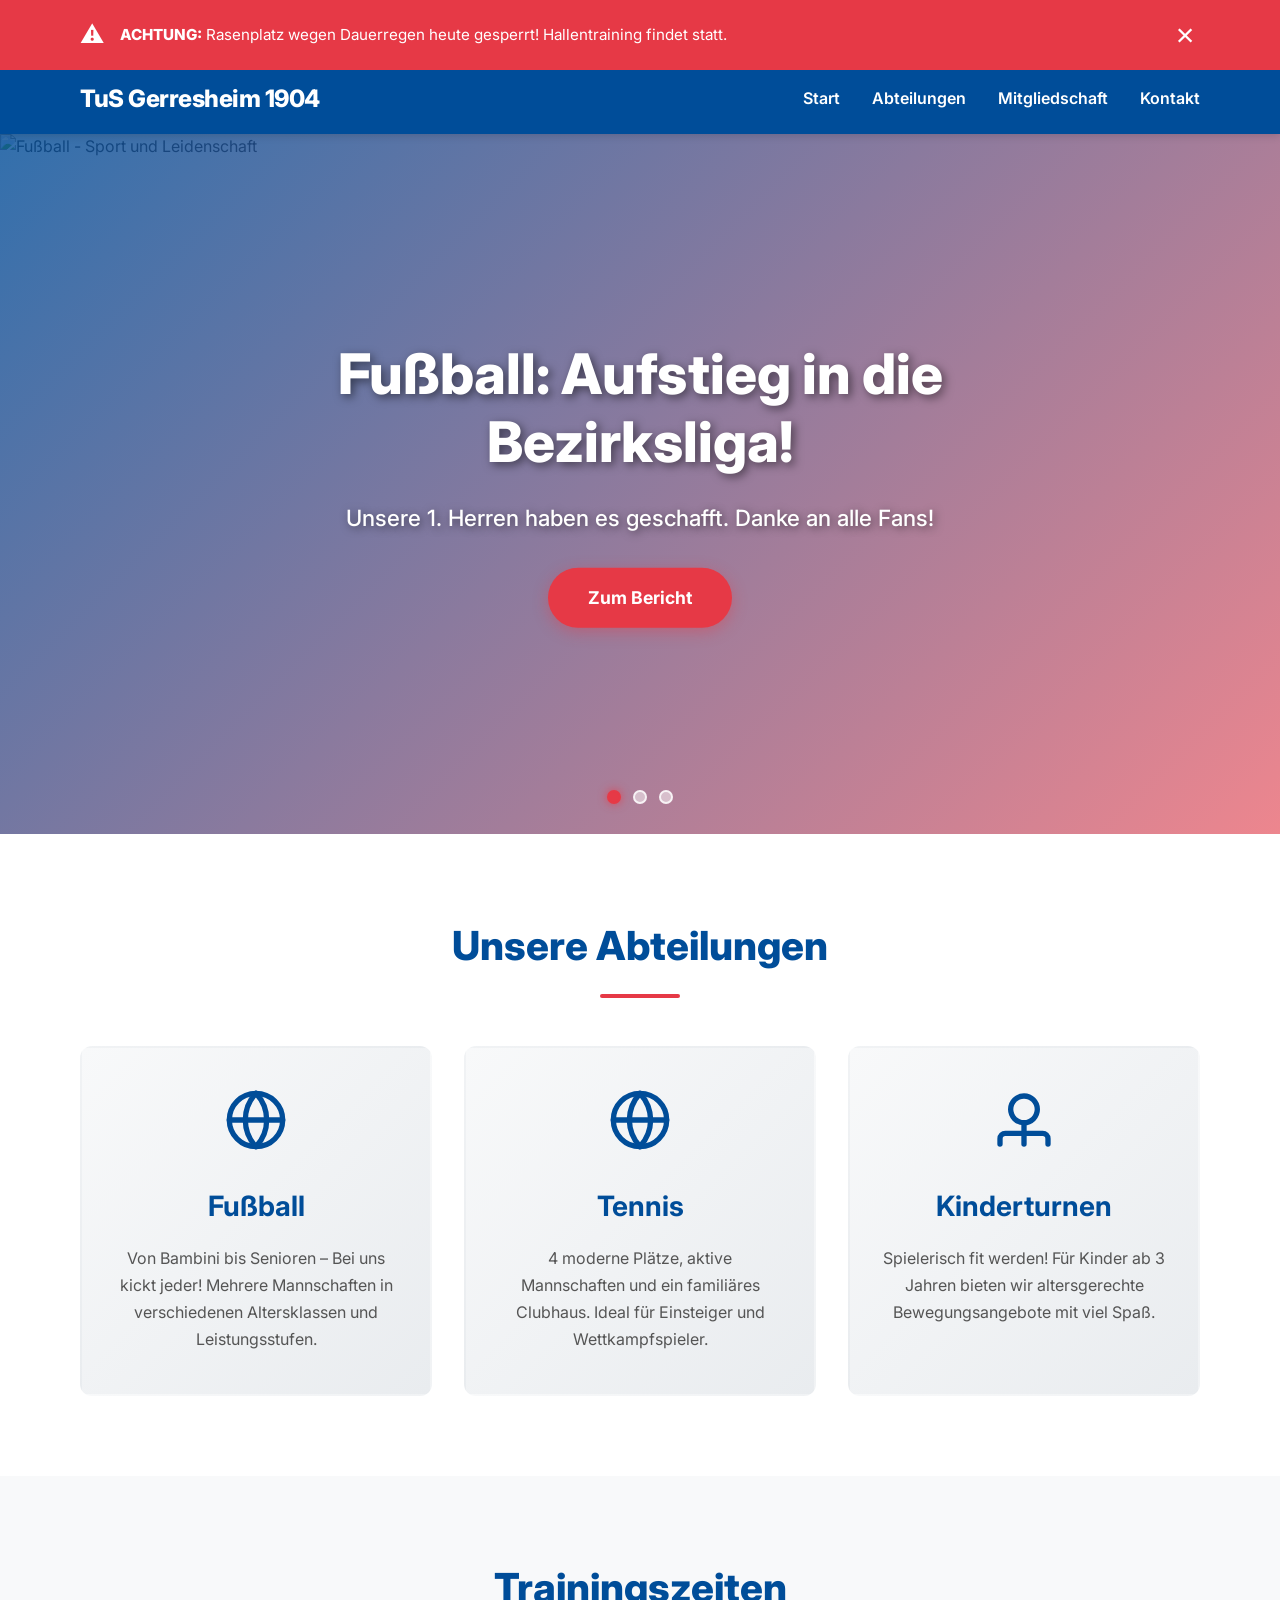
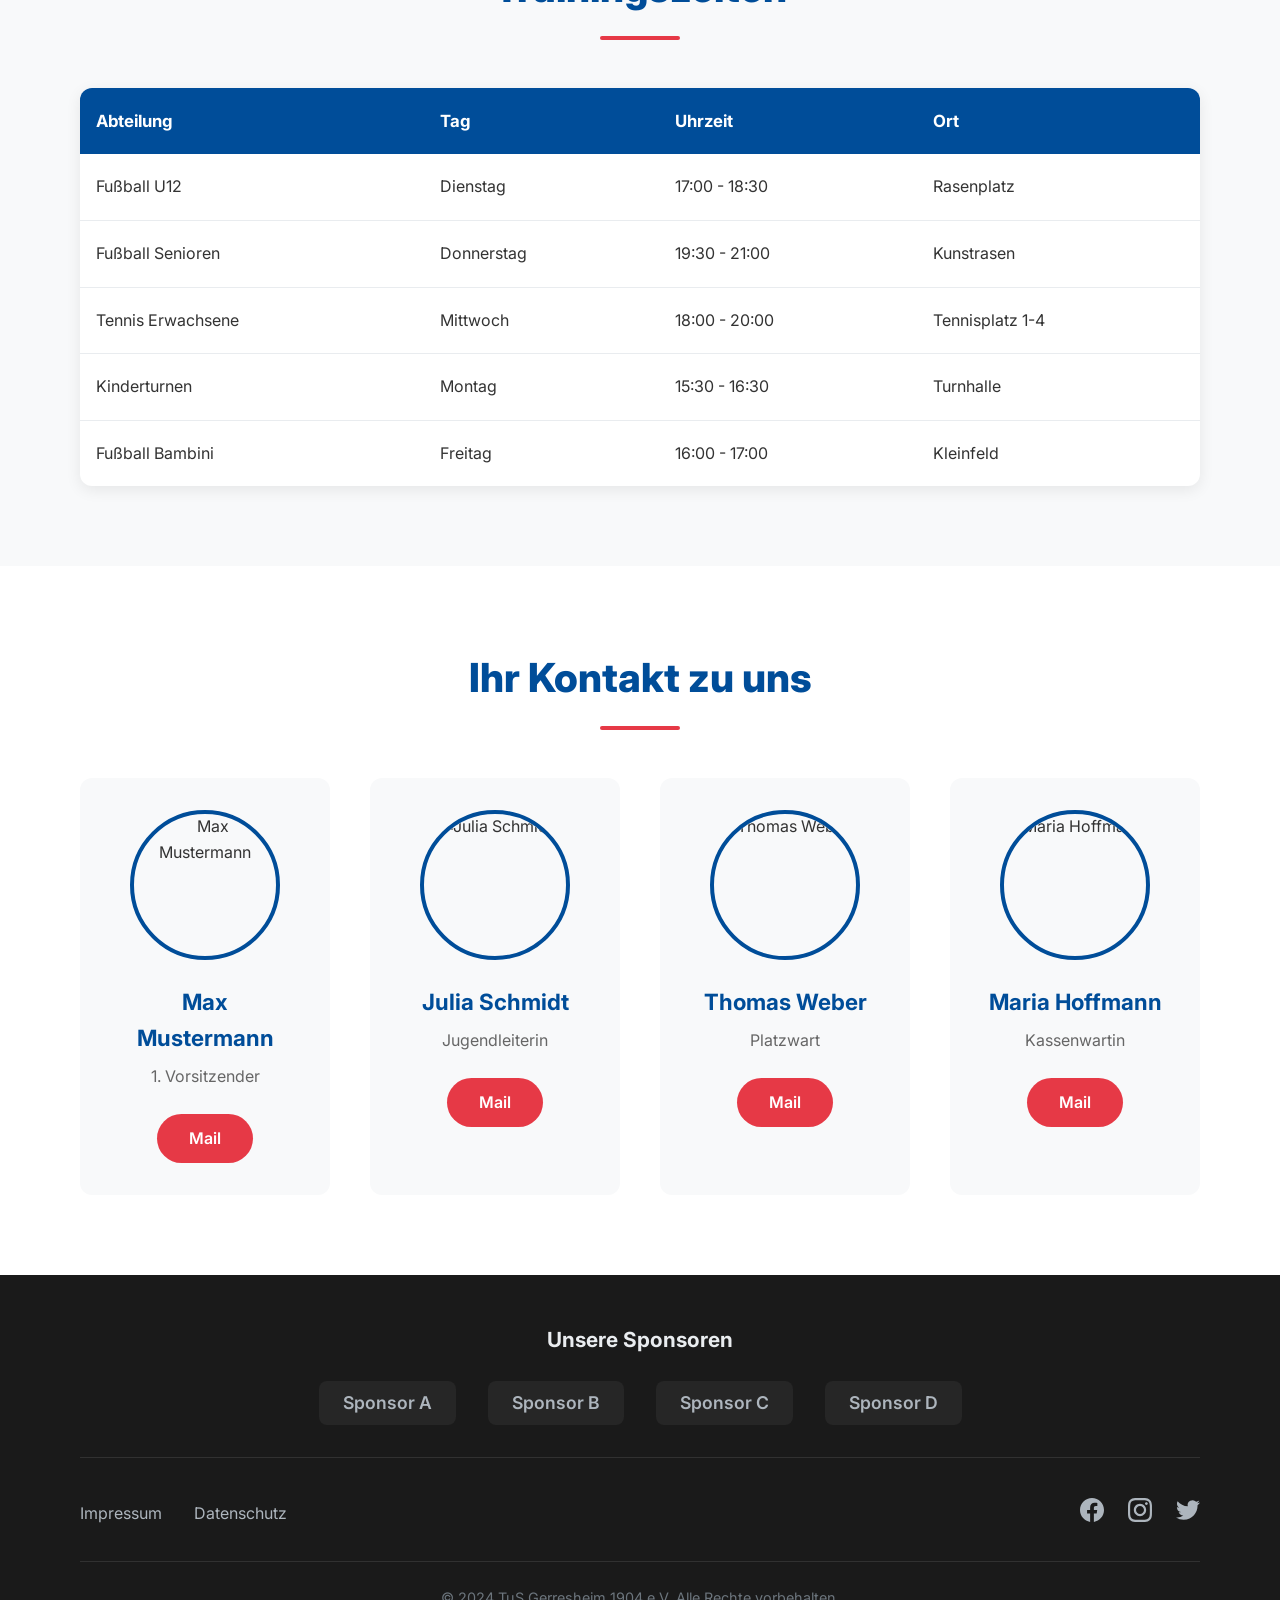
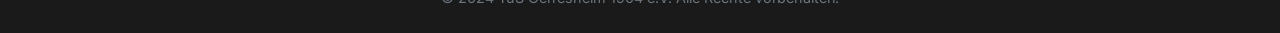
==== commit de944722: "m" ====
--- a/index.html
+++ b/index.html
@@ -33,7 +33,7 @@
                     <ul class="nav-list">
                         <li><a href="#start">Start</a></li>
                         <li class="dropdown">
-                            <a href="#abteilungen">Abteilungen</a>
+                            <a href="#">Abteilungen</a>
                             <ul class="dropdown-menu">
                                 <li><a href="fussball.html">Fußball</a></li>
                                 <li><a href="tennis.html">Tennis</a></li>
@@ -57,7 +57,7 @@
         <!-- Mobile Navigation -->
         <nav class="mobile-nav" id="mobileNav">
             <ul class="mobile-nav-list">
-                <li><a href="#start">Start</a></li>
+                <li><a href="index.html">Start</a></li>
                 <li><a href="fussball.html">Fußball</a></li>
                 <li><a href="tennis.html">Tennis</a></li>
                 <li><a href="turnen.html">Turnen</a></li>
@@ -86,25 +86,47 @@
     <section class="hero" id="start">
         <div class="hero-slideshow">
             <!-- Slide 1: Soccer -->
-            <div class="hero-slide">
+            <div class="hero-slide active">
                 <img src="https://images.pexels.com/photos/274422/pexels-photo-274422.jpeg?auto=compress&cs=tinysrgb&w=1920&h=1080&dpr=1"
                     alt="Fußball - Sport und Leidenschaft">
-            </div>
+                <div class="slide-content">
+                    <h2 class="slide-headline">Fußball: Aufstieg in die Bezirksliga!</h2>
+                    <p class="slide-text">Unsere 1. Herren haben es geschafft. Danke an alle Fans!</p>
+                    <a href="#fussball" class="slide-cta">Zum Bericht</a>
+                </div>
+            </div>
+
             <!-- Slide 2: Tennis -->
             <div class="hero-slide">
                 <img src="https://images.pexels.com/photos/209977/pexels-photo-209977.jpeg?auto=compress&cs=tinysrgb&w=1920&h=1080&dpr=1"
                     alt="Tennis - Präzision und Technik">
-            </div>
-            <!-- Slide 3: Community/Event -->
+                <div class="slide-content">
+                    <h2 class="slide-headline">Tennis-Sommercamp voller Erfolg</h2>
+                    <p class="slide-text">Über 50 Kinder waren dabei. Nächstes Jahr wieder!</p>
+                    <a href="#tennis" class="slide-cta">Zum Bericht</a>
+                </div>
+            </div>
+
+            <!-- Slide 3: New Artificial Turf -->
             <div class="hero-slide">
-                <img src="https://images.pexels.com/photos/2294361/pexels-photo-2294361.jpeg?auto=compress&cs=tinysrgb&w=1920&h=1080&dpr=1"
-                    alt="Gemeinschaft und Zusammenhalt">
-            </div>
-        </div>
+                <img src="https://images.pexels.com/photos/399187/pexels-photo-399187.jpeg?auto=compress&cs=tinysrgb&w=1920&h=1080&dpr=1"
+                    alt="Neuer Kunstrasen">
+                <div class="slide-content">
+                    <h2 class="slide-headline">Neuer Kunstrasen ist fertig</h2>
+                    <p class="slide-text">Ab sofort beste Trainingsbedingungen für alle Teams.</p>
+                    <a href="#training" class="slide-cta">Zum Bericht</a>
+                </div>
+            </div>
+        </div>
+
+        <!-- Dark Overlay for Better Text Readability -->
         <div class="hero-overlay"></div>
-        <div class="hero-content">
-            <h2 class="hero-headline">Sport, Gemeinschaft & Tradition seit 1904</h2>
-            <a href="#mitgliedschaft" class="cta-button">Mitglied werden</a>
+
+        <!-- Dot Navigation Controls -->
+        <div class="slideshow-controls">
+            <button class="dot-indicator active" data-slide="0" aria-label="Slide 1"></button>
+            <button class="dot-indicator" data-slide="1" aria-label="Slide 2"></button>
+            <button class="dot-indicator" data-slide="2" aria-label="Slide 3"></button>
         </div>
     </section>
 
--- a/styles.css
+++ b/styles.css
@@ -7,8 +7,8 @@
 
 html {
     scroll-behavior: smooth;
-    margin: 0;
-    padding: 0;
+    margin: 0 !important;
+    padding: 0 !important;
     height: 100%;
 }
 
@@ -17,8 +17,8 @@
     line-height: 1.6;
     color: #333;
     background-color: #f8f9fa;
-    margin: 0;
-    padding: 0;
+    margin: 0 !important;
+    padding: 0 !important;
     height: 100%;
 }
 
@@ -35,7 +35,8 @@
     color: white;
     padding: 1rem 0;
     position: sticky;
-    top: 4rem;
+    top: 0;
+    margin-top: 4rem;
     z-index: 999;
     /* Below ticker (1001) */
     box-shadow: 0 2px 8px rgba(0, 0, 0, 0.15);
@@ -193,11 +194,16 @@
     /* Energetic Red */
     color: white;
     padding: 1rem 0;
+    margin: 0 !important;
+    border: none;
     animation: slideDown 0.5s ease;
-    position: sticky;
+    position: fixed;
     top: 0;
+    left: 0;
+    right: 0;
+    width: 100%;
     z-index: 1001;
-    /* Higher than header (1000) so it stays on top */
+    /* Higher than header (999) so it stays on top */
 }
 
 @keyframes slideDown {
@@ -354,6 +360,119 @@
     background-color: #d62839;
     transform: translateY(-2px);
     box-shadow: 0 6px 20px rgba(230, 57, 70, 0.6);
+}
+
+/* ==================== SLIDESHOW ENHANCEMENTS ==================== */
+
+/* Slide Content - Text Overlay for Each Individual Slide */
+.slide-content {
+    position: absolute;
+    top: 50%;
+    left: 50%;
+    transform: translate(-50%, -50%);
+    z-index: 10;
+    text-align: center;
+    color: white;
+    width: 90%;
+    max-width: 900px;
+    padding: 0 20px;
+}
+
+.slide-headline {
+    font-size: clamp(1.75rem, 5vw, 3.5rem);
+    font-weight: 800;
+    margin-bottom: 1.5rem;
+    line-height: 1.2;
+    text-shadow: 3px 3px 10px rgba(0, 0, 0, 0.5);
+    color: white;
+}
+
+.slide-text {
+    font-size: clamp(1rem, 2.5vw, 1.4rem);
+    margin-bottom: 2rem;
+    line-height: 1.6;
+    text-shadow: 2px 2px 8px rgba(0, 0, 0, 0.5);
+    color: white;
+    font-weight: 500;
+}
+
+.slide-cta {
+    display: inline-block;
+    background-color: #e63946;
+    color: white;
+    padding: 1rem 2.5rem;
+    font-size: 1.1rem;
+    font-weight: 700;
+    text-decoration: none;
+    border-radius: 50px;
+    transition: all 0.3s ease;
+    box-shadow: 0 4px 15px rgba(230, 57, 70, 0.4);
+}
+
+.slide-cta:hover {
+    background-color: #d62839;
+    transform: translateY(-2px);
+    box-shadow: 0 6px 20px rgba(230, 57, 70, 0.6);
+}
+
+/* Slideshow Navigation Controls */
+.slideshow-controls {
+    position: absolute;
+    bottom: 30px;
+    left: 50%;
+    transform: translateX(-50%);
+    z-index: 15;
+    display: flex;
+    gap: 12px;
+}
+
+.dot-indicator {
+    width: 14px;
+    height: 14px;
+    border-radius: 50%;
+    background-color: rgba(255, 255, 255, 0.5);
+    border: 2px solid rgba(255, 255, 255, 0.8);
+    cursor: pointer;
+    transition: all 0.3s ease;
+    padding: 0;
+}
+
+.dot-indicator:hover {
+    background-color: rgba(255, 255, 255, 0.8);
+    transform: scale(1.2);
+}
+
+.dot-indicator.active {
+    background-color: #e63946;
+    border-color: #e63946;
+    box-shadow: 0 0 10px rgba(230, 57, 70, 0.8);
+}
+
+/* Mobile Responsive Adjustments for Slideshow */
+@media screen and (max-width: 767px) {
+    .slide-headline {
+        font-size: clamp(1.5rem, 6vw, 2rem);
+        margin-bottom: 1rem;
+    }
+
+    .slide-text {
+        font-size: clamp(0.9rem, 3vw, 1.1rem);
+        margin-bottom: 1.5rem;
+    }
+
+    .slide-cta {
+        padding: 0.85rem 2rem;
+        font-size: 1rem;
+    }
+
+    .slideshow-controls {
+        bottom: 20px;
+    }
+
+    .dot-indicator {
+        width: 12px;
+        height: 12px;
+    }
 }
 
 /* ==================== SECTIONS GENERAL ==================== */
@@ -802,6 +921,13 @@
     font-weight: 700;
 }
 
+/* Text highlight utility class */
+.text-highlight {
+    color: #e63946 !important;
+    font-weight: 800;
+    font-size: 1.3em;
+}
+
 .cta-centered {
     text-align: center;
     margin-top: 2rem;
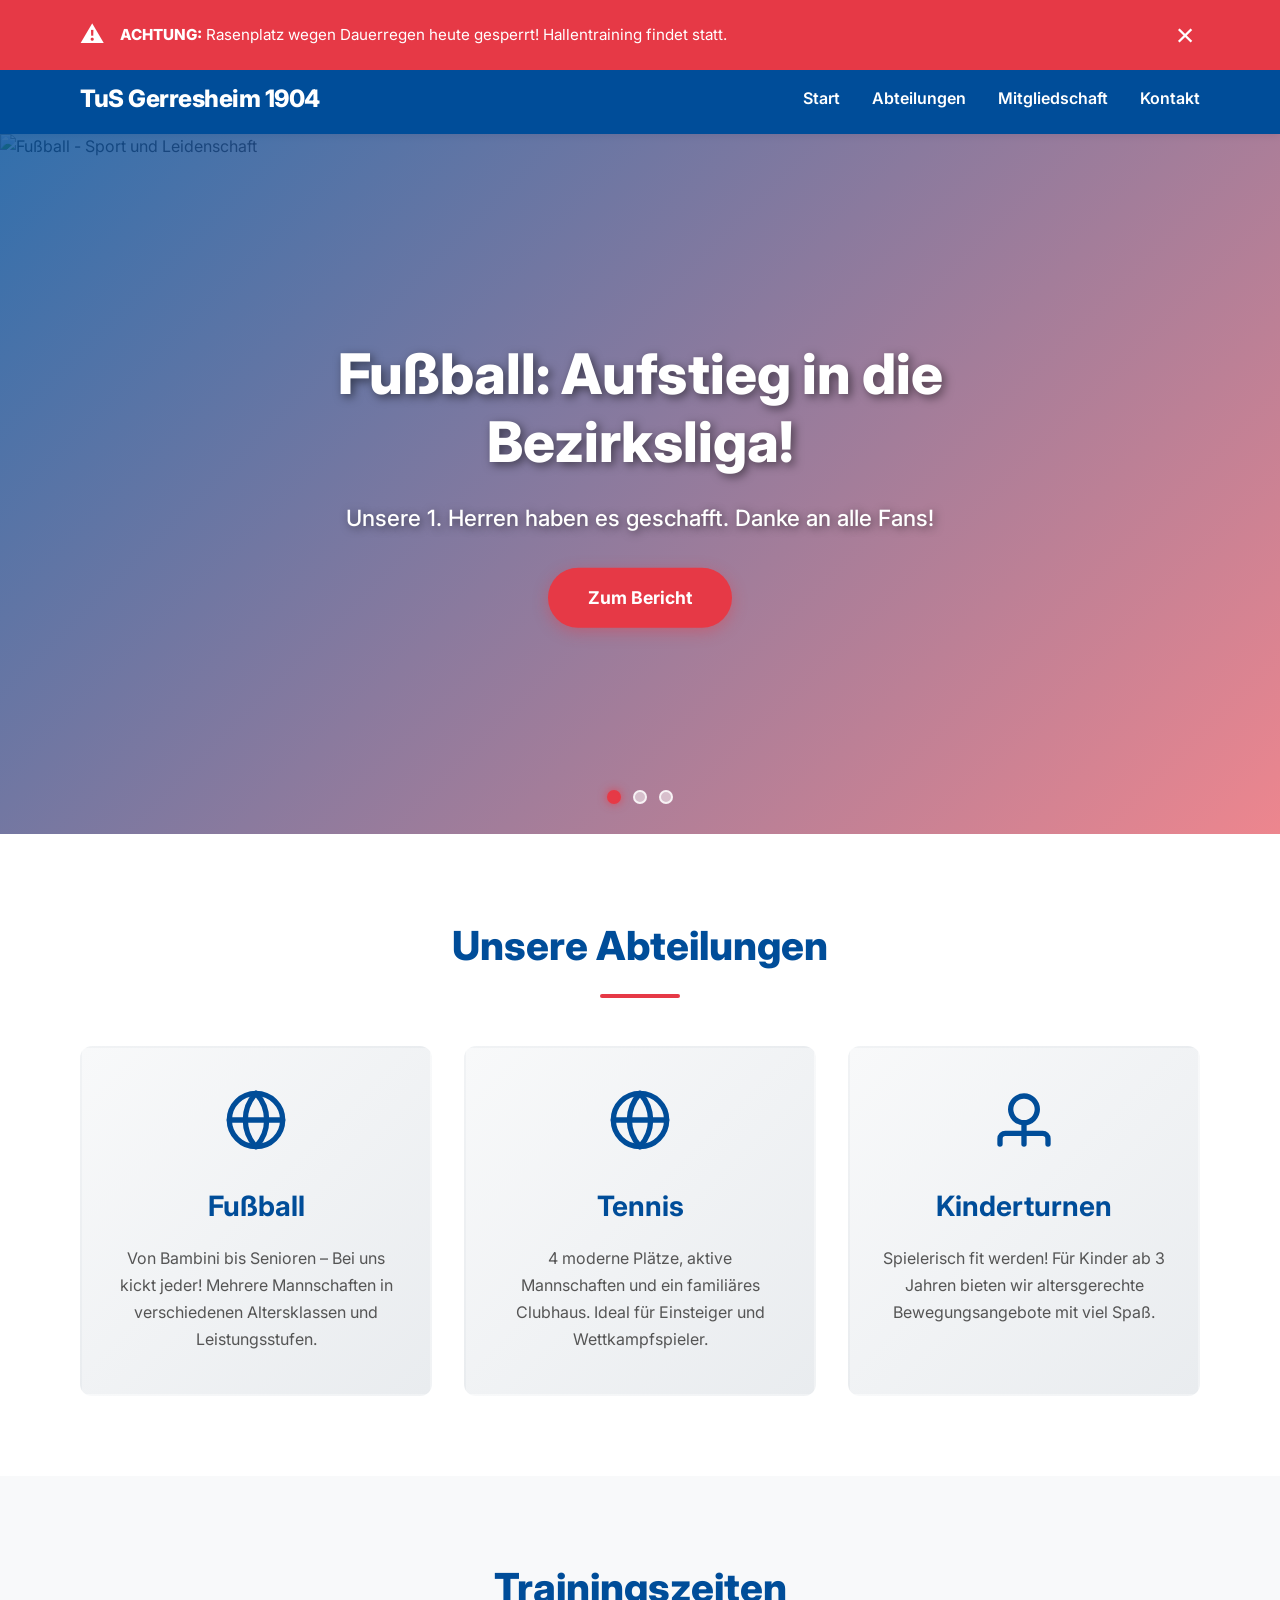
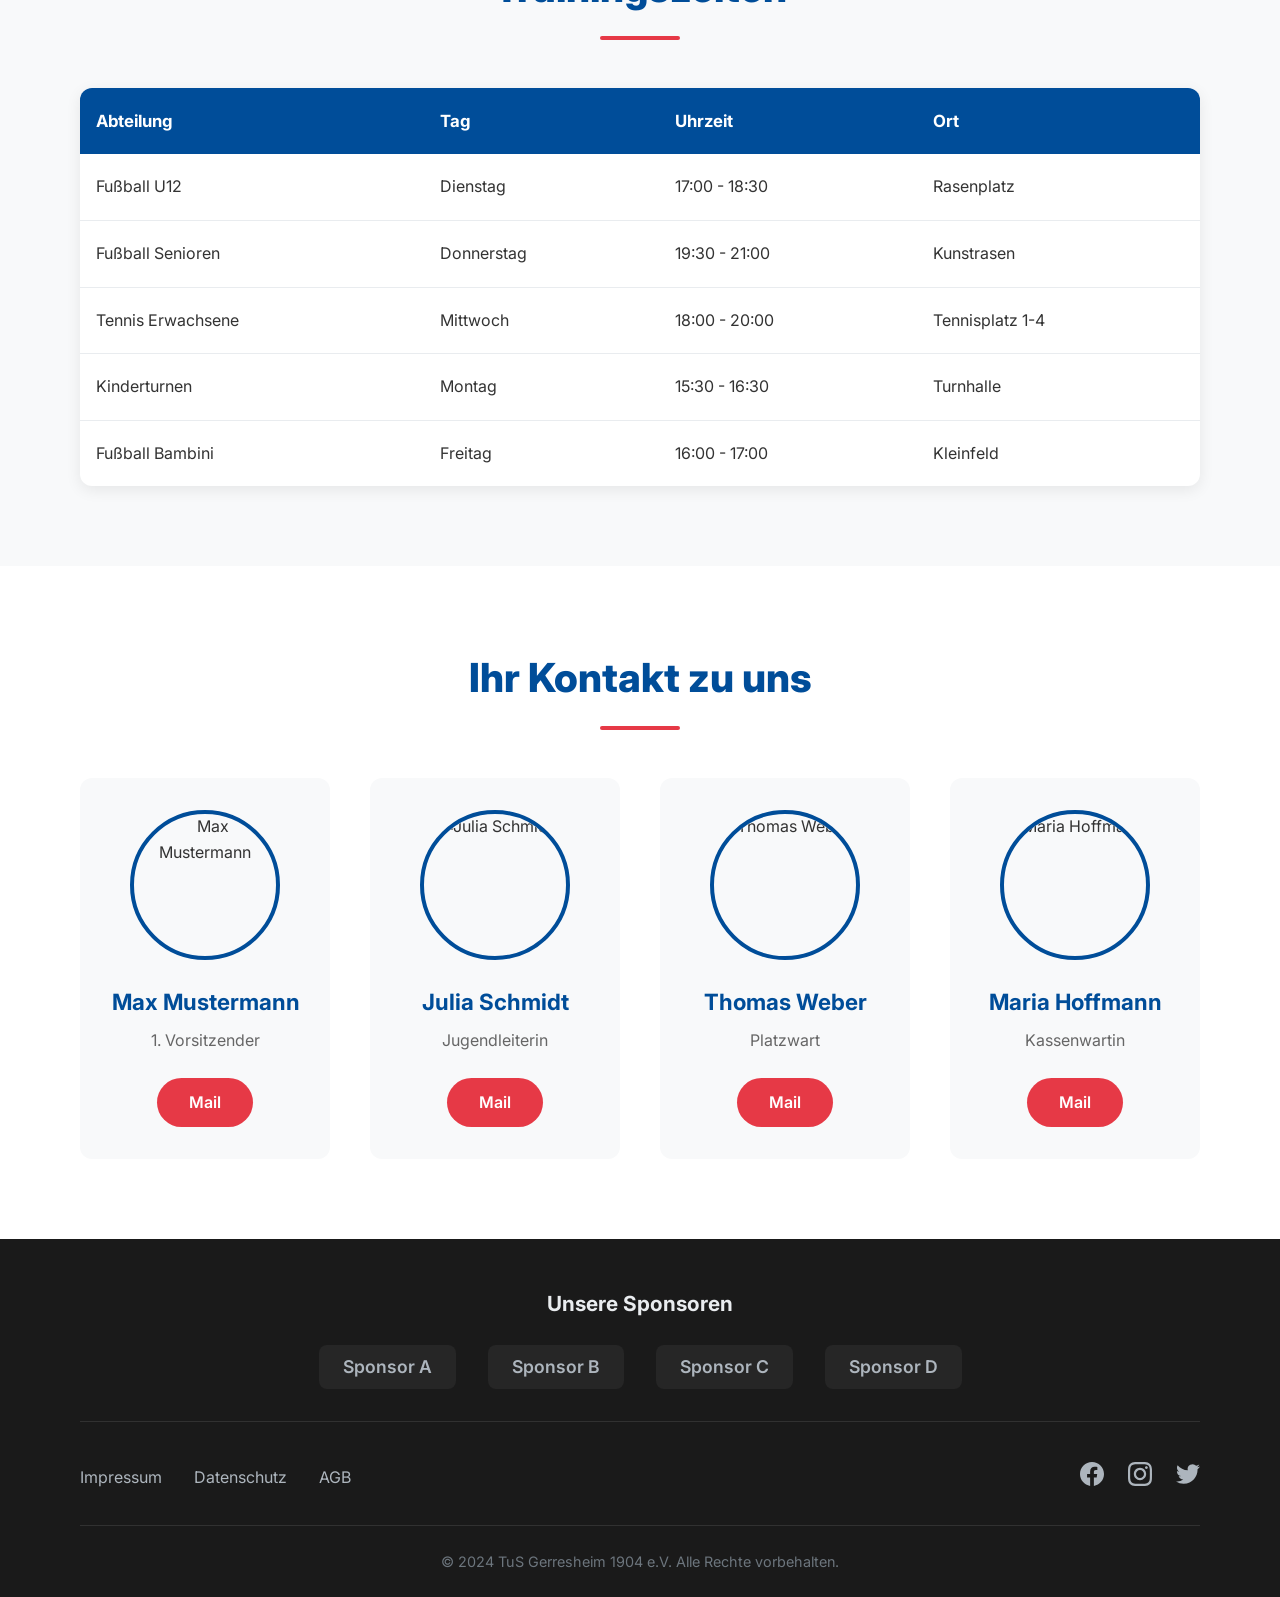
==== commit 3e148d7d: "Website fix" ====
--- a/index.html
+++ b/index.html
@@ -13,6 +13,9 @@
     <link rel="preconnect" href="https://fonts.gstatic.com" crossorigin>
     <link href="https://fonts.googleapis.com/css2?family=Inter:wght@400;600;700;800&display=swap" rel="stylesheet">
 
+    <!-- Favicon -->
+    <link rel="icon" type="image/png" href="favicon.png">
+
     <!-- Stylesheet -->
     <link rel="stylesheet" href="styles.css">
 </head>
@@ -25,7 +28,7 @@
             <div class="header-content">
                 <!-- Logo -->
                 <div class="logo">
-                    <h1>TuS Gerresheim 1904</h1>
+                    <h1><a href="index.html">TuS Gerresheim 1904</a></h1>
                 </div>
 
                 <!-- Desktop Navigation -->
@@ -315,8 +318,9 @@
             <!-- Footer Links & Social -->
             <div class="footer-content">
                 <div class="footer-links">
-                    <a href="#impressum">Impressum</a>
-                    <a href="#datenschutz">Datenschutz</a>
+                    <a href="impressum.html">Impressum</a>
+                    <a href="datenschutz.html">Datenschutz</a>
+                    <a href="agb.html">AGB</a>
                 </div>
 
                 <div class="social-media">
@@ -350,6 +354,9 @@
         </div>
     </footer>
 
+    <!-- Back to Top Button -->
+    <button id="backToTop" class="back-to-top" aria-label="Nach oben scrollen">&#9650;</button>
+
     <!-- JavaScript -->
     <script src="script.js"></script>
 
--- a/styles.css
+++ b/styles.css
@@ -34,12 +34,10 @@
     /* Deep Club Blue */
     color: white;
     padding: 1rem 0;
-    position: sticky;
-    top: 0;
     margin-top: 4rem;
-    z-index: 999;
-    /* Below ticker (1001) */
     box-shadow: 0 2px 8px rgba(0, 0, 0, 0.15);
+    /* Smooth transition when ticker is closed - header slides up */
+    transition: margin-top 0.3s ease;
 }
 
 .header-content {
@@ -52,6 +50,11 @@
     font-size: 1.5rem;
     font-weight: 800;
     letter-spacing: -0.5px;
+}
+
+.logo a {
+    color: inherit;
+    text-decoration: none;
 }
 
 /* Desktop Navigation */
@@ -662,6 +665,8 @@
     display: grid;
     grid-template-columns: repeat(auto-fit, minmax(250px, 1fr));
     gap: 2.5rem;
+    align-items: flex-start;
+    /* CRITICAL: Forces all cards to start at the top line */
 }
 
 .contact-card {
@@ -697,6 +702,7 @@
     color: #004d99;
     margin-bottom: 0.5rem;
     font-weight: 700;
+    white-space: nowrap;
 }
 
 .contact-role {
@@ -1247,15 +1253,24 @@
     }
 }
 
-.map-container {
+/* Map Wrapper - Eliminates whitespace around Google Maps iframe */
+.map-wrapper {
+    width: 100%;
+    height: 700px;
     border-radius: 12px;
     overflow: hidden;
     box-shadow: 0 4px 15px rgba(0, 0, 0, 0.1);
-}
-
-.map-container iframe {
-    width: 100%;
+    background-color: #e9ecef;
+    /* Fallback while map loads */
+}
+
+.map-wrapper iframe {
+    width: 100%;
+    height: 100%;
     display: block;
+    border: none;
+    margin: 0;
+    padding: 0;
 }
 
 .address-info h3 {
@@ -1304,4 +1319,73 @@
     left: 0;
     color: #e63946;
     font-weight: 700;
+}
+
+/* ==================== BACK TO TOP BUTTON ==================== */
+.back-to-top {
+    position: fixed;
+    bottom: 30px;
+    right: 30px;
+    width: 50px;
+    height: 50px;
+    border-radius: 50%;
+    background-color: #e63946;
+    color: white;
+    border: none;
+    font-size: 1.4rem;
+    cursor: pointer;
+    display: none;
+    align-items: center;
+    justify-content: center;
+    box-shadow: 0 4px 15px rgba(230, 57, 70, 0.4);
+    transition: all 0.3s ease;
+    z-index: 900;
+}
+
+.back-to-top:hover {
+    background-color: #d62839;
+    transform: translateY(-3px);
+    box-shadow: 0 6px 20px rgba(230, 57, 70, 0.6);
+}
+
+.back-to-top.visible {
+    display: flex;
+}
+
+/* ==================== LEGAL PAGES (Impressum, AGB, Datenschutz) ==================== */
+.legal-content {
+    background-color: white;
+    padding: 4rem 0;
+}
+
+.legal-content h2 {
+    font-size: 2rem;
+    color: #004d99;
+    margin-bottom: 1.5rem;
+    font-weight: 700;
+}
+
+.legal-content h3 {
+    font-size: 1.4rem;
+    color: #004d99;
+    margin-top: 2rem;
+    margin-bottom: 1rem;
+    font-weight: 700;
+}
+
+.legal-content p {
+    color: #555;
+    line-height: 1.8;
+    margin-bottom: 1rem;
+}
+
+.legal-content ul {
+    color: #555;
+    line-height: 1.8;
+    margin-bottom: 1rem;
+    padding-left: 1.5rem;
+}
+
+.legal-content ul li {
+    margin-bottom: 0.5rem;
 }
